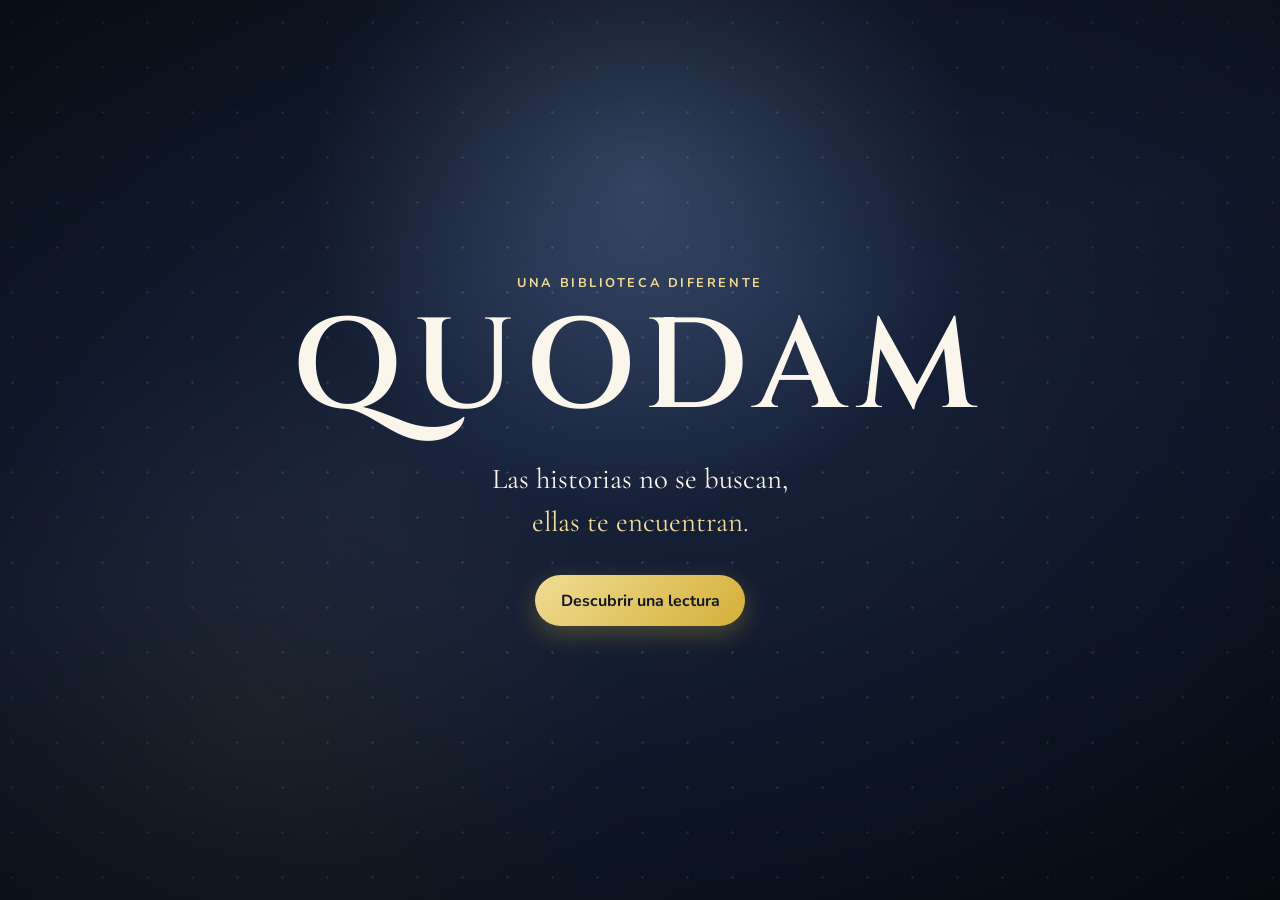
==== index.html @ 7612bc89 "refactor: establish living book interface structure" ====
<!DOCTYPE html>
<html lang="es">

<head>
  <meta charset="UTF-8">

  <meta
    name="viewport"
    content="width=device-width, initial-scale=1.0"
  >

  <meta
    name="description"
    content="Quodam, una biblioteca digital de lecturas cortas donde cada texto encuentra a su lector."
  >

  <meta
    name="theme-color"
    content="#111827"
  >

  <title>Quodam — Lecturas que te encuentran</title>

  <link
    rel="stylesheet"
    href="./css/main.css"
  >
</head>


<body>

  <main id="app" class="app">

    <!-- ========================================
         BIENVENIDA
    ========================================= -->

    <section
      id="welcome"
      class="scene scene--active"
      aria-labelledby="welcome-title"
    >

      <div class="welcome__content">

        <p class="welcome__eyebrow">
          Una biblioteca diferente
        </p>


        <h1
          id="welcome-title"
          class="brand"
        >
          Quodam
        </h1>


        <p class="welcome__phrase">
          Las historias no se buscan,
          <span>
            ellas te encuentran.
          </span>
        </p>


        <button
          id="discover-button"
          class="button button--primary"
          type="button"
          disabled
        >
          Preparando Quodam...
        </button>

      </div>

    </section>



    <!-- ========================================
         DESCUBRIMIENTO
    ========================================= -->

    <section
      id="discovery"
      class="scene"
      aria-labelledby="discovery-title"
    >

      <h2
        id="discovery-title"
        class="sr-only"
      >
        Descubriendo una lectura
      </h2>


      <!-- ======================================
           LIBRO
      ======================================= -->

      <div
        id="book"
        class="book book--closed"
      >

        <!-- Sombra del libro -->

        <div
          class="book__shadow"
          aria-hidden="true"
        ></div>


        <!-- Cubierta inferior -->

        <div
          class="book__cover book__cover--back"
          aria-hidden="true"
        ></div>



        <!-- ====================================
             CONJUNTO DE PÁGINAS
        ===================================== -->

        <div class="book__sheets">


          <!-- ==================================
               PÁGINA IZQUIERDA
          =================================== -->

          <section
            class="book__page book__page--left"
            aria-label="Página izquierda"
          >

            <div class="book__page-inner">


              <!-- Ritual inicial -->

              <div
                id="ritual"
                class="book__ritual"
              >

                <span
                  class="book__ritual-symbol"
                  aria-hidden="true"
                >
                  ✦
                </span>


                <p class="book__ritual-text">
                  Toda lectura espera
                  al lector correcto.
                </p>

              </div>


              <!--
                Contenido dinámico.

                En la siguiente fase esta página
                mostrará parte de la lectura
                mientras las hojas avanzan.
              -->

              <div
                id="left-page-content"
                class="book__page-content"
                hidden
              ></div>


              <span
                id="left-page-number"
                class="book__page-number"
                aria-hidden="true"
              >
                12
              </span>

            </div>

          </section>



          <!-- ==================================
               PÁGINA DERECHA
          =================================== -->

          <section
            class="book__page book__page--right"
            aria-label="Página derecha"
          >

            <div class="book__page-inner">


              <!-- ==============================
                   PREVISUALIZACIÓN

                   Se conserva para mantener
                   compatibilidad con main.js.
              =============================== -->

              <div
                id="story-preview"
                class="story-preview"
                hidden
              >

                <p class="story-preview__status">
                  Buscando entre las páginas...
                </p>


                <div
                  class="story-preview__image-wrapper"
                >

                  <img
                    id="preview-image"
                    class="story-preview__image"
                    src=""
                    alt=""
                  >

                </div>


                <p
                  id="preview-title"
                  class="story-preview__title"
                ></p>

              </div>



              <!-- ==============================
                   RESULTADO

                   La lectura ganadora permanece
                   dentro del libro.
              =============================== -->

              <article
                id="story-result"
                class="story-result"
                hidden
              >

                <span
                  id="result-star"
                  class="story-result__star"
                  aria-hidden="true"
                >
                  ✦
                </span>


                <p
                  id="result-eyebrow"
                  class="story-result__eyebrow"
                >
                  La lectura te encontró
                </p>


                <div
                  id="result-cover-wrapper"
                  class="story-result__cover-wrapper"
                >

                  <img
                    id="result-image"
                    class="story-result__cover"
                    src=""
                    alt=""
                  >

                </div>


                <h2
                  id="result-title"
                  class="story-result__title"
                ></h2>


                <p
                  id="result-description"
                  class="story-result__description"
                ></p>


                <div
                  id="result-actions"
                  class="story-result__actions"
                >

                  <button
                    id="read-button"
                    class="button button--primary"
                    type="button"
                  >
                    Comenzar a leer
                  </button>


                  <button
                    id="again-button"
                    class="button button--secondary"
                    type="button"
                  >
                    Descubrir otra lectura
                  </button>

                </div>

              </article>



              <!--
                Página dinámica derecha.

                Se utilizará cuando eliminemos
                definitivamente story-preview.
              -->

              <div
                id="right-page-content"
                class="book__page-content"
                hidden
              ></div>


              <span
                id="right-page-number"
                class="book__page-number"
                aria-hidden="true"
              >
                13
              </span>

            </div>

          </section>



          <!-- ==================================
               HOJA REAL QUE GIRARÁ

               Esta será la pieza principal de
               la nueva animación.
          =================================== -->

          <div
            id="turning-page"
            class="book__turning-page"
            aria-hidden="true"
          >

            <!-- Cara frontal -->

            <div
              class="
                book__turning-face
                book__turning-face--front
              "
            >

              <div
                id="turning-front-content"
                class="book__page-content"
              ></div>

            </div>


            <!-- Cara posterior -->

            <div
              class="
                book__turning-face
                book__turning-face--back
              "
            >

              <div
                id="turning-back-content"
                class="book__page-content"
              ></div>

            </div>

          </div>



          <!-- ==================================
               COMPATIBILIDAD TEMPORAL

               main.js y bookAnimation.js todavía
               utilizan #page-turn.

               Lo eliminaremos cuando migremos
               completamente a #turning-page.
          =================================== -->

          <div
            id="page-turn"
            class="book__page-turn"
            aria-hidden="true"
          ></div>

        </div>



        <!-- ====================================
             LOMO
        ===================================== -->

        <div
          class="book__spine"
          aria-hidden="true"
        ></div>


        <!-- Cubierta decorativa -->

        <div
          class="book__cover book__cover--front"
          aria-hidden="true"
        ></div>

      </div>

    </section>



    <!-- ========================================
         REGIÓN ACCESIBLE

         Comunica los cambios sin añadir
         elementos visuales innecesarios.
    ========================================= -->

    <div
      id="live-region"
      class="sr-only"
      aria-live="polite"
      aria-atomic="true"
    ></div>

  </main>



  <!-- ========================================
       JAVASCRIPT
  ========================================= -->

  <script
    type="module"
    src="./js/main.js"
  ></script>

</body>

</html>
---- css/main.css ----
@import url("https://fonts.googleapis.com/css2?family=Cinzel:wght@500;600;700&family=Cormorant+Garamond:wght@400;500;600;700&family=Nunito:wght@400;500;600;700&display=swap");


@import url("./reset.css");
@import url("./variables.css");
@import url("./animations.css");

@import url("./components/buttons.css");
@import url("./components/book.css");

@import url("./pages/home.css");
@import url("./pages/reader.css");

body {
  font-family: var(--font-body);

  color: var(--color-white);

  background: var(--color-night-950);
}


[hidden] {
  display: none !important;
}


.sr-only {
  position: absolute;

  width: 1px;
  height: 1px;

  padding: 0;
  margin: -1px;

  overflow: hidden;

  clip: rect(0, 0, 0, 0);

  white-space: nowrap;

  border: 0;
}
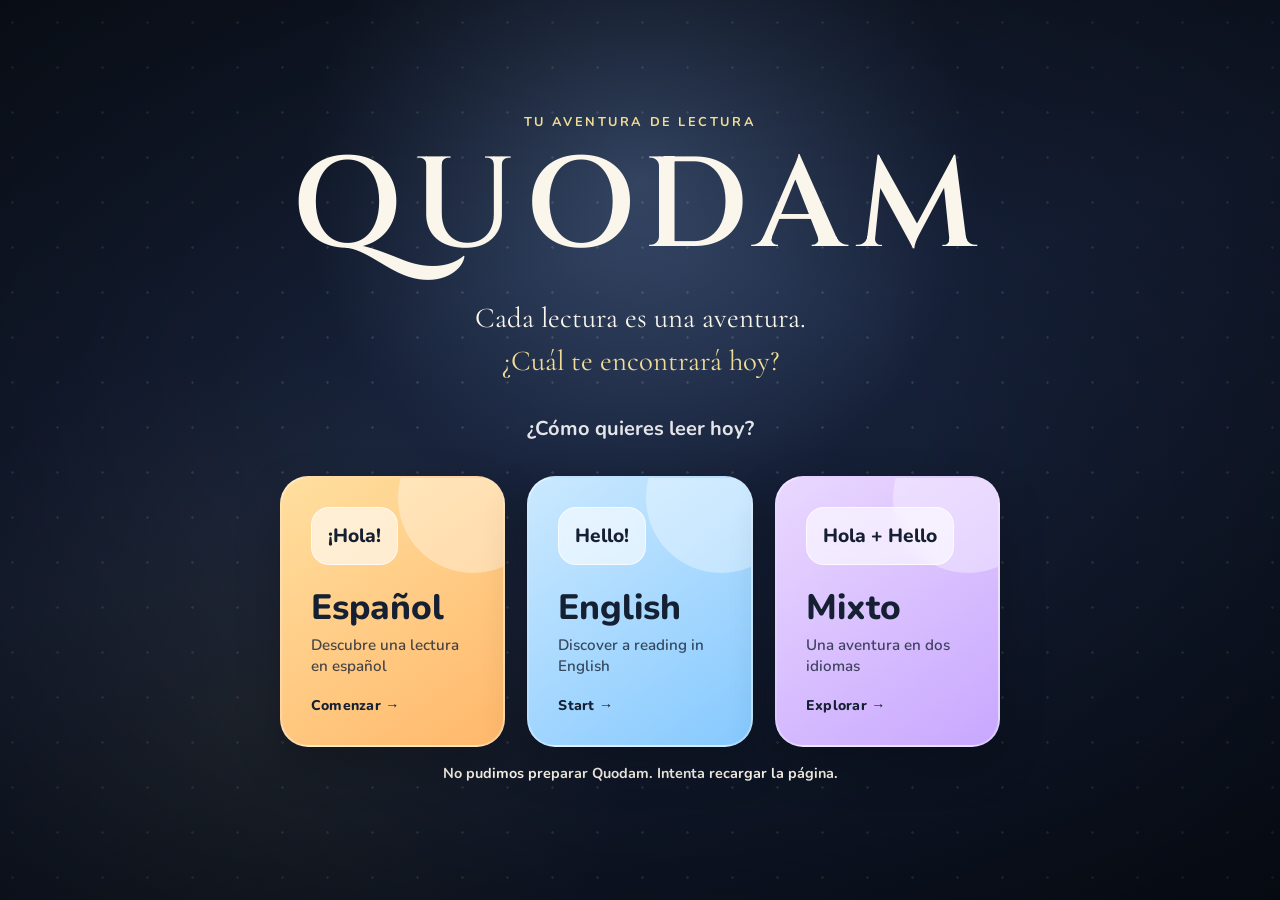
==== commit a35762fb: "feat: integrar selector bilingue e historial por idioma" ====
--- a/index.html
+++ b/index.html
@@ -11,7 +11,7 @@
 
   <meta
     name="description"
-    content="Quodam, una biblioteca digital de lecturas cortas donde cada texto encuentra a su lector."
+    content="Quodam, una biblioteca digital de lecturas cortas donde cada historia encuentra a su lector."
   >
 
   <meta
@@ -19,7 +19,9 @@
     content="#111827"
   >
 
-  <title>Quodam — Lecturas que te encuentran</title>
+  <title>
+    Quodam — Lecturas que te encuentran
+  </title>
 
   <link
     rel="stylesheet"
@@ -30,11 +32,14 @@
 
 <body>
 
-  <main id="app" class="app">
-
-    <!-- ========================================
+  <main
+    id="app"
+    class="app"
+  >
+
+    <!-- =====================================================
          BIENVENIDA
-    ========================================= -->
+    ====================================================== -->
 
     <section
       id="welcome"
@@ -45,8 +50,8 @@
       <div class="welcome__content">
 
         <p class="welcome__eyebrow">
-          Una biblioteca diferente
-        </p>
+  Tu aventura de lectura
+</p>
 
 
         <h1
@@ -58,21 +63,141 @@
 
 
         <p class="welcome__phrase">
-          Las historias no se buscan,
-          <span>
-            ellas te encuentran.
-          </span>
-        </p>
-
-
-        <button
-          id="discover-button"
-          class="button button--primary"
-          type="button"
-          disabled
-        >
-          Preparando Quodam...
-        </button>
+  Cada lectura es una aventura.
+
+  <span>
+    ¿Cuál te encontrará hoy?
+  </span>
+</p>
+
+
+       <div
+  id="mode-selector"
+  class="mode-selector"
+  aria-labelledby="mode-selector-title"
+>
+
+  <p
+    id="mode-selector-title"
+    class="mode-selector__title"
+  >
+    ¿Cómo quieres leer hoy?
+  </p>
+
+
+  <div class="mode-selector__grid">
+
+    <!-- ESPAÑOL -->
+
+    <button
+      class="
+        mode-card
+        mode-card--spanish
+      "
+      type="button"
+      data-reading-mode="es"
+    >
+      <span
+        class="mode-card__icon"
+        aria-hidden="true"
+      >
+        ¡Hola!
+      </span>
+
+      <span class="mode-card__name">
+        Español
+      </span>
+
+      <span class="mode-card__description">
+        Descubre una lectura en español
+      </span>
+
+      <span
+        class="mode-card__action"
+        aria-hidden="true"
+      >
+        Comenzar →
+      </span>
+    </button>
+
+
+    <!-- ENGLISH -->
+
+    <button
+      class="
+        mode-card
+        mode-card--english
+      "
+      type="button"
+      data-reading-mode="en"
+    >
+      <span
+        class="mode-card__icon"
+        aria-hidden="true"
+      >
+        Hello!
+      </span>
+
+      <span class="mode-card__name">
+        English
+      </span>
+
+      <span class="mode-card__description">
+        Discover a reading in English
+      </span>
+
+      <span
+        class="mode-card__action"
+        aria-hidden="true"
+      >
+        Start →
+      </span>
+    </button>
+
+
+    <!-- MIXTO -->
+
+    <button
+      class="
+        mode-card
+        mode-card--mixed
+      "
+      type="button"
+      data-reading-mode="mixed"
+    >
+      <span
+        class="mode-card__icon"
+        aria-hidden="true"
+      >
+        Hola + Hello
+      </span>
+
+      <span class="mode-card__name">
+        Mixto
+      </span>
+
+      <span class="mode-card__description">
+        Una aventura en dos idiomas
+      </span>
+
+      <span
+        class="mode-card__action"
+        aria-hidden="true"
+      >
+        Explorar →
+      </span>
+    </button>
+
+  </div>
+
+
+  <p
+    id="mode-status"
+    class="mode-selector__status"
+    aria-live="polite"
+  ></p>
+
+</div>
 
       </div>
 
@@ -80,9 +205,9 @@
 
 
 
-    <!-- ========================================
+    <!-- =====================================================
          DESCUBRIMIENTO
-    ========================================= -->
+    ====================================================== -->
 
     <section
       id="discovery"
@@ -98,16 +223,36 @@
       </h2>
 
 
-      <!-- ======================================
+      <!-- ===================================================
            LIBRO
-      ======================================= -->
+      ==================================================== -->
 
       <div
         id="book"
         class="book book--closed"
-      >
-
-        <!-- Sombra del libro -->
+        aria-busy="false"
+      >
+
+        <!-- ================================================
+             DESTELLOS DECORATIVOS
+        ================================================= -->
+
+        <div
+          id="book-sparkles"
+          class="book__sparkles"
+          aria-hidden="true"
+        >
+          <span>✦</span>
+          <span>✧</span>
+          <span>✦</span>
+          <span>✧</span>
+          <span>✦</span>
+        </div>
+
+
+        <!-- ================================================
+             SOMBRA
+        ================================================= -->
 
         <div
           class="book__shadow"
@@ -115,7 +260,9 @@
         ></div>
 
 
-        <!-- Cubierta inferior -->
+        <!-- ================================================
+             CUBIERTA INFERIOR
+        ================================================= -->
 
         <div
           class="book__cover book__cover--back"
@@ -124,20 +271,28 @@
 
 
 
-        <!-- ====================================
+        <!-- =================================================
              CONJUNTO DE PÁGINAS
-        ===================================== -->
+
+             REGLA:
+             - izquierda = ilustración
+             - derecha   = título + extracto
+
+             Ambas páginas representan SIEMPRE
+             la misma lectura.
+        ================================================== -->
 
         <div class="book__sheets">
 
 
-          <!-- ==================================
+          <!-- ==============================================
                PÁGINA IZQUIERDA
-          =================================== -->
+               ILUSTRACIÓN
+          =============================================== -->
 
           <section
             class="book__page book__page--left"
-            aria-label="Página izquierda"
+            aria-label="Ilustración de la lectura"
           >
 
             <div class="book__page-inner">
@@ -167,52 +322,41 @@
 
 
               <!--
-                Contenido dinámico.
-
-                En la siguiente fase esta página
-                mostrará parte de la lectura
-                mientras las hojas avanzan.
+                readingRenderer.js inserta aquí
+                la ilustración de la lectura.
               -->
 
               <div
                 id="left-page-content"
                 class="book__page-content"
-                hidden
               ></div>
 
-
-              <span
-                id="left-page-number"
-                class="book__page-number"
-                aria-hidden="true"
-              >
-                12
-              </span>
-
             </div>
 
           </section>
 
 
 
-          <!-- ==================================
+          <!-- ==============================================
                PÁGINA DERECHA
-          =================================== -->
+               TEXTO + ACCIONES
+          =============================================== -->
 
           <section
             class="book__page book__page--right"
-            aria-label="Página derecha"
+            aria-label="Información de la lectura"
           >
 
             <div class="book__page-inner">
 
 
-              <!-- ==============================
-                   PREVISUALIZACIÓN
-
-                   Se conserva para mantener
-                   compatibilidad con main.js.
-              =============================== -->
+              <!-- ==========================================
+                   COMPATIBILIDAD TEMPORAL
+
+                   main.js todavía valida estos elementos,
+                   pero la experiencia nueva utiliza
+                   #right-page-content.
+              =========================================== -->
 
               <div
                 id="story-preview"
@@ -248,16 +392,40 @@
 
 
 
-              <!-- ==============================
-                   RESULTADO
-
-                   La lectura ganadora permanece
-                   dentro del libro.
-              =============================== -->
+              <!-- ==========================================
+                   CONTENIDO PRINCIPAL
+
+                   readingRenderer.js inserta aquí:
+                   - categoría
+                   - título
+                   - nivel
+                   - tiempo
+                   - extracto
+              =========================================== -->
+
+              <div
+                id="right-page-content"
+                class="book__page-content"
+              ></div>
+
+
+
+              <!-- ==========================================
+                   RESULTADO / ACCIONES
+
+                   Se conserva porque main.js y
+                   revealAnimation.js todavía trabajan
+                   con estos IDs.
+
+                   En una siguiente limpieza puede
+                   simplificarse para mostrar únicamente
+                   las acciones sobre la página derecha.
+              =========================================== -->
 
               <article
                 id="story-result"
                 class="story-result"
+                aria-labelledby="result-title"
                 hidden
               >
 
@@ -314,6 +482,7 @@
                     id="read-button"
                     class="button button--primary"
                     type="button"
+                    aria-disabled="true"
                   >
                     Comenzar a leer
                   </button>
@@ -331,47 +500,24 @@
 
               </article>
 
-
-
-              <!--
-                Página dinámica derecha.
-
-                Se utilizará cuando eliminemos
-                definitivamente story-preview.
-              -->
-
-              <div
-                id="right-page-content"
-                class="book__page-content"
-                hidden
-              ></div>
-
-
-              <span
-                id="right-page-number"
-                class="book__page-number"
-                aria-hidden="true"
-              >
-                13
-              </span>
-
             </div>
 
           </section>
 
 
 
-          <!-- ==================================
-               HOJA REAL QUE GIRARÁ
-
-               Esta será la pieza principal de
-               la nueva animación.
-          =================================== -->
+          <!-- ==============================================
+               HOJA ANIMADA
+
+               Esta es la única hoja responsable
+               del giro visual.
+          =============================================== -->
 
           <div
             id="turning-page"
             class="book__turning-page"
             aria-hidden="true"
+            aria-busy="false"
           >
 
             <!-- Cara frontal -->
@@ -409,31 +555,13 @@
 
           </div>
 
-
-
-          <!-- ==================================
-               COMPATIBILIDAD TEMPORAL
-
-               main.js y bookAnimation.js todavía
-               utilizan #page-turn.
-
-               Lo eliminaremos cuando migremos
-               completamente a #turning-page.
-          =================================== -->
-
-          <div
-            id="page-turn"
-            class="book__page-turn"
-            aria-hidden="true"
-          ></div>
-
         </div>
 
 
 
-        <!-- ====================================
-             LOMO
-        ===================================== -->
+        <!-- =================================================
+             LOMO CENTRAL
+        ================================================== -->
 
         <div
           class="book__spine"
@@ -441,7 +569,9 @@
         ></div>
 
 
-        <!-- Cubierta decorativa -->
+        <!-- =================================================
+             CUBIERTA DECORATIVA
+        ================================================== -->
 
         <div
           class="book__cover book__cover--front"
@@ -454,12 +584,9 @@
 
 
 
-    <!-- ========================================
+    <!-- =====================================================
          REGIÓN ACCESIBLE
-
-         Comunica los cambios sin añadir
-         elementos visuales innecesarios.
-    ========================================= -->
+    ====================================================== -->
 
     <div
       id="live-region"
@@ -472,9 +599,9 @@
 
 
 
-  <!-- ========================================
+  <!-- =======================================================
        JAVASCRIPT
-  ========================================= -->
+  ======================================================== -->
 
   <script
     type="module"
@@ -483,4 +610,4 @@
 
 </body>
 
-</html>+</html>
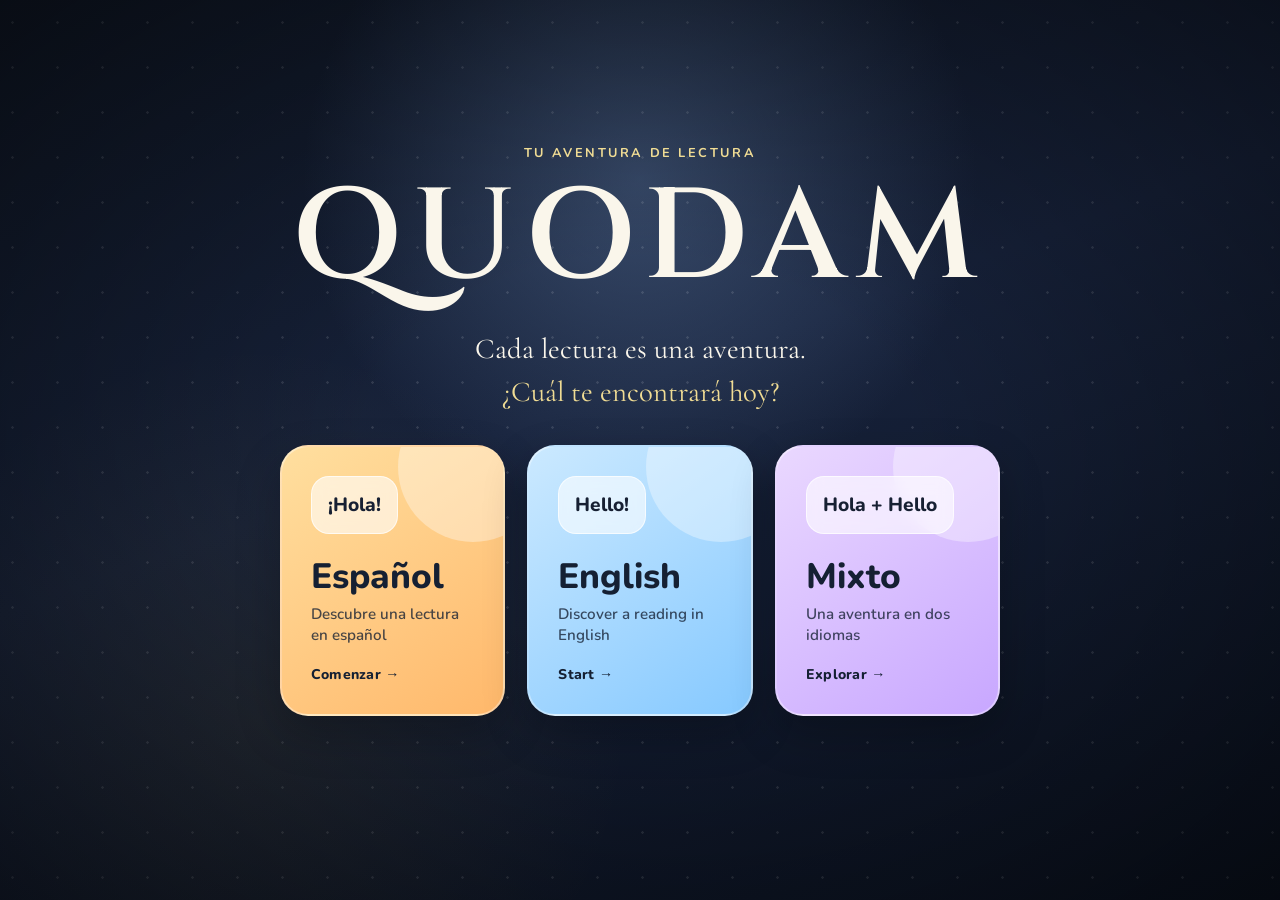
==== commit 0a16f5c8: "refactor: retirar sistema legacy de lecturas" ====
--- a/index.html
+++ b/index.html
@@ -77,12 +77,7 @@
   aria-labelledby="mode-selector-title"
 >
 
-  <p
-    id="mode-selector-title"
-    class="mode-selector__title"
-  >
-    ¿Cómo quieres leer hoy?
-  </p>
+
 
 
   <div class="mode-selector__grid">
@@ -520,8 +515,6 @@
             aria-busy="false"
           >
 
-            <!-- Cara frontal -->
-
             <div
               class="
                 book__turning-face
@@ -537,7 +530,6 @@
             </div>
 
 
-            <!-- Cara posterior -->
 
             <div
               class="
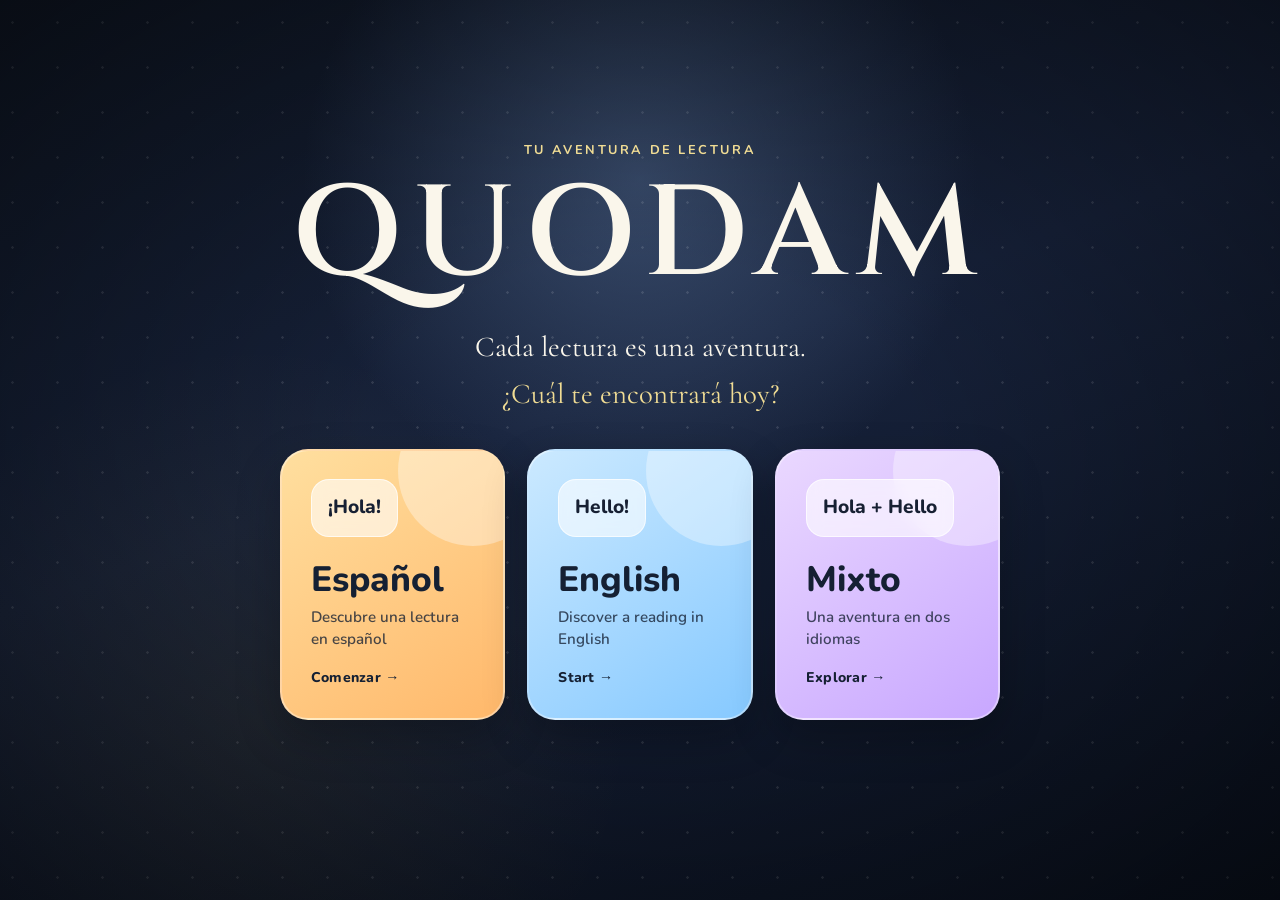
==== commit 45ac3d26: "feat: improve reading interface layout and presentation" ====
--- a/index.html
+++ b/index.html
@@ -11,21 +11,92 @@
 
   <meta
     name="description"
-    content="Quodam, una biblioteca digital de lecturas cortas donde cada historia encuentra a su lector."
+    content="Quodam es una experiencia interactiva de lecturas cortas en español e inglés diseñada para acompañar a niños en sus primeras aventuras de lectura."
   >
 
   <meta
     name="theme-color"
-    content="#111827"
+    content="#101828"
+  >
+
+  <meta
+    name="color-scheme"
+    content="light dark"
   >
 
   <title>
-    Quodam — Lecturas que te encuentran
+    Quodam — Cada lectura es una aventura
   </title>
 
+
+  <!-- =====================================================
+       CONEXIÓN ANTICIPADA A GOOGLE FONTS
+       ===================================================== -->
+
+  <link
+    rel="preconnect"
+    href="https://fonts.googleapis.com"
+  >
+
+  <link
+    rel="preconnect"
+    href="https://fonts.gstatic.com"
+    crossorigin
+  >
+
+
+  <!-- =====================================================
+       TIPOGRAFÍAS
+       ===================================================== -->
+
+  <link
+    rel="stylesheet"
+    href="https://fonts.googleapis.com/css2?family=Cinzel:wght@500;600&family=Cormorant+Garamond:wght@400;500;600&family=Nunito:wght@400;500;600;700&display=swap"
+  >
+
+
+  <!-- =====================================================
+       ESTILOS BASE
+       ===================================================== -->
+
+  <link
+    rel="stylesheet"
+    href="./css/reset.css"
+  >
+
+  <link
+    rel="stylesheet"
+    href="./css/variables.css"
+  >
+
   <link
     rel="stylesheet"
     href="./css/main.css"
+  >
+
+
+  <!-- =====================================================
+       ESTILOS DEL INICIO
+       ===================================================== -->
+
+  <link
+    rel="stylesheet"
+    href="./css/animations.css"
+  >
+
+  <link
+    rel="stylesheet"
+    href="./css/components/buttons.css"
+  >
+
+  <link
+    rel="stylesheet"
+    href="./css/components/book.css"
+  >
+
+  <link
+    rel="stylesheet"
+    href="./css/pages/home.css"
   >
 </head>
 
@@ -74,7 +145,6 @@
        <div
   id="mode-selector"
   class="mode-selector"
-  aria-labelledby="mode-selector-title"
 >
 
 
--- a/css/variables.css
+++ b/css/variables.css
@@ -0,0 +1,75 @@
+:root {
+  /* ========================
+     COLORES
+  ======================== */
+
+  --color-night-950: #101828;
+  --color-night-900: #17223b;
+  --color-night-800: #23395b;
+
+  --color-gold-500: #d4af37;
+  --color-gold-400: #e6c760;
+  --color-gold-300: #f0dc94;
+
+  --color-parchment-100: #faf6eb;
+  --color-parchment-200: #f3ead5;
+  --color-parchment-300: #e8d8b8;
+
+  --color-brown-700: #583d2e;
+
+  --color-white: #ffffff;
+  --color-black: #111111;
+
+
+  /* ========================
+     TIPOGRAFÍA
+  ======================== */
+
+ --font-logo: "Cinzel", serif;
+--font-display: "Cormorant Garamond", serif;
+--font-body: "Nunito", sans-serif;
+
+
+
+  /* ========================
+     ESPACIADO
+  ======================== */
+
+  --space-xs: 0.5rem;
+  --space-sm: 0.75rem;
+  --space-md: 1rem;
+  --space-lg: 1.5rem;
+  --space-xl: 2rem;
+  --space-2xl: 3rem;
+  --space-3xl: 5rem;
+
+
+  /* ========================
+     RADIOS
+  ======================== */
+
+  --radius-sm: 8px;
+  --radius-md: 16px;
+  --radius-lg: 24px;
+  --radius-pill: 999px;
+
+
+  /* ========================
+     SOMBRAS
+  ======================== */
+
+  --shadow-soft:
+    0 15px 40px rgb(0 0 0 / 20%);
+
+  --shadow-book:
+    0 30px 70px rgb(0 0 0 / 40%);
+
+
+  /* ========================
+     ANIMACIÓN
+  ======================== */
+
+  --transition-fast: 180ms ease;
+  --transition-normal: 350ms ease;
+  --transition-slow: 700ms ease;
+}
--- a/css/main.css
+++ b/css/main.css
@@ -1,44 +1,284 @@
-@import url("https://fonts.googleapis.com/css2?family=Cinzel:wght@500;600;700&family=Cormorant+Garamond:wght@400;500;600;700&family=Nunito:wght@400;500;600;700&display=swap");
-
-
-@import url("./reset.css");
-@import url("./variables.css");
-@import url("./animations.css");
-
-@import url("./components/buttons.css");
-@import url("./components/book.css");
-
-@import url("./pages/home.css");
-@import url("./pages/reader.css");
+/* =========================================================
+   QUODAM v4 — ESTILOS BASE
+   ---------------------------------------------------------
+   Este archivo contiene únicamente estilos globales.
+
+   Los estilos específicos de cada pantalla viven en:
+   - pages/home.css
+   - pages/reader.css
+   ========================================================= */
+
+
+/* =========================================================
+   1. DOCUMENTO
+   ========================================================= */
+
+html {
+  min-height: 100%;
+
+  font-size: 16px;
+
+  scroll-behavior: smooth;
+
+  text-size-adjust: 100%;
+  -webkit-text-size-adjust: 100%;
+
+  background:
+    var(--color-night-950);
+}
+
+
+/* =========================================================
+   2. CUERPO
+   ========================================================= */
 
 body {
-  font-family: var(--font-body);
-
-  color: var(--color-white);
-
-  background: var(--color-night-950);
-}
-
+  min-width: 320px;
+  min-height: 100vh;
+
+  margin: 0;
+
+  overflow-x: hidden;
+
+  font-family:
+    var(--font-body),
+    system-ui,
+    -apple-system,
+    BlinkMacSystemFont,
+    "Segoe UI",
+    sans-serif;
+
+  font-size: 1rem;
+
+  font-weight: 400;
+
+  line-height: 1.55;
+
+  color:
+    var(--color-white);
+
+  background:
+    var(--color-night-950);
+
+  -webkit-font-smoothing: antialiased;
+  -moz-osx-font-smoothing: grayscale;
+
+  text-rendering: optimizeLegibility;
+}
+
+
+/* =========================================================
+   3. TIPOGRAFÍA GLOBAL
+   ========================================================= */
+
+h1,
+h2,
+h3,
+h4,
+h5,
+h6,
+p {
+  margin-top: 0;
+}
+
+
+p {
+  font-weight: 400;
+
+  line-height: 1.6;
+}
+
+
+/*
+ * Evitamos que <strong> se vea excesivamente pesado.
+ * 600 es suficiente para destacar sin gritar.
+ */
+
+strong,
+b {
+  font-weight: 600;
+}
+
+
+/* =========================================================
+   4. ELEMENTOS INTERACTIVOS
+   ========================================================= */
+
+button,
+input,
+textarea,
+select {
+  font: inherit;
+}
+
+
+button,
+a {
+  -webkit-tap-highlight-color: transparent;
+}
+
+
+button {
+  color: inherit;
+}
+
+
+/* =========================================================
+   5. ENLACES
+   ========================================================= */
+
+a {
+  color: inherit;
+
+  text-decoration-thickness: 0.08em;
+  text-underline-offset: 0.18em;
+}
+
+
+/* =========================================================
+   6. IMÁGENES
+   ========================================================= */
+
+img,
+picture,
+svg {
+  display: block;
+
+  max-width: 100%;
+}
+
+
+img {
+  height: auto;
+}
+
+
+/* =========================================================
+   7. FOCO ACCESIBLE
+   ========================================================= */
+
+:focus {
+  outline: none;
+}
+
+
+:focus-visible {
+  outline:
+    3px solid
+    var(
+      --color-gold-300,
+      #f0dc94
+    );
+
+  outline-offset: 4px;
+}
+
+
+/* =========================================================
+   8. SELECCIÓN DE TEXTO
+   ========================================================= */
+
+::selection {
+  color:
+    var(--color-night-950);
+
+  background:
+    var(--color-gold-300);
+}
+
+
+/* =========================================================
+   9. ELEMENTOS OCULTOS
+   ========================================================= */
 
 [hidden] {
   display: none !important;
 }
 
 
+/* =========================================================
+   10. TEXTO SOLO PARA LECTORES DE PANTALLA
+   ========================================================= */
+
 .sr-only {
-  position: absolute;
-
-  width: 1px;
-  height: 1px;
-
-  padding: 0;
-  margin: -1px;
-
-  overflow: hidden;
-
-  clip: rect(0, 0, 0, 0);
-
-  white-space: nowrap;
-
-  border: 0;
+  position: absolute !important;
+
+  width: 1px !important;
+  height: 1px !important;
+
+  padding: 0 !important;
+  margin: -1px !important;
+
+  overflow: hidden !important;
+
+  clip: rect(
+    0,
+    0,
+    0,
+    0
+  ) !important;
+
+  white-space: nowrap !important;
+
+  border: 0 !important;
+}
+
+
+/* =========================================================
+   11. ESTADOS DESHABILITADOS
+   ========================================================= */
+
+button:disabled,
+input:disabled,
+select:disabled,
+textarea:disabled {
+  cursor: not-allowed;
+}
+
+
+/* =========================================================
+   12. REDUCCIÓN DE MOVIMIENTO
+   ========================================================= */
+
+@media (
+  prefers-reduced-motion:
+  reduce
+) {
+
+  html {
+    scroll-behavior: auto;
+  }
+
+
+  *,
+  *::before,
+  *::after {
+    scroll-behavior: auto !important;
+
+    animation-duration:
+      0.01ms !important;
+
+    animation-iteration-count:
+      1 !important;
+
+    transition-duration:
+      0.01ms !important;
+  }
+
+}
+
+
+/* =========================================================
+   13. DISPOSITIVOS TÁCTILES
+   ========================================================= */
+
+@media (
+  pointer: coarse
+) {
+
+  button,
+  a {
+    min-height: 44px;
+  }
+
 }
--- a/css/animations.css
+++ b/css/animations.css
@@ -0,0 +1,966 @@
+/* =========================================================
+   QUODAM — ANIMATION SYSTEM
+   ========================================================= */
+
+
+/* =========================================================
+   1. ENTRADAS GENERALES
+   ========================================================= */
+
+@keyframes fade-in {
+  from {
+    opacity: 0;
+  }
+
+  to {
+    opacity: 1;
+  }
+}
+
+
+@keyframes rise {
+  from {
+    opacity: 0;
+
+    transform:
+      translateY(28px);
+  }
+
+  to {
+    opacity: 1;
+
+    transform:
+      translateY(0);
+  }
+}
+
+
+@keyframes scale-in {
+  from {
+    opacity: 0;
+
+    transform:
+      scale(0.96);
+  }
+
+  to {
+    opacity: 1;
+
+    transform:
+      scale(1);
+  }
+}
+
+
+/* =========================================================
+   2. BIENVENIDA
+   ========================================================= */
+
+@keyframes welcome-rise {
+  0% {
+    opacity: 0;
+
+    transform:
+      translateY(22px);
+  }
+
+  100% {
+    opacity: 1;
+
+    transform:
+      translateY(0);
+  }
+}
+
+
+@keyframes brand-glow {
+  0%,
+  100% {
+    text-shadow:
+      0 0 16px
+      rgb(212 175 55 / 8%);
+  }
+
+  50% {
+    text-shadow:
+      0 0 30px
+      rgb(212 175 55 / 24%);
+  }
+}
+
+
+@keyframes ambient-stars {
+  from {
+    transform:
+      translate3d(
+        0,
+        0,
+        0
+      );
+  }
+
+  to {
+    transform:
+      translate3d(
+        45px,
+        45px,
+        0
+      );
+  }
+}
+
+
+/* =========================================================
+   3. ENTRADA DEL LIBRO
+   ========================================================= */
+
+@keyframes book-enter {
+  0% {
+    opacity: 0;
+
+    transform:
+      translateY(58px)
+      rotateX(12deg)
+      scale(0.9);
+  }
+
+  50% {
+    opacity: 1;
+
+    transform:
+      translateY(-7px)
+      rotateX(3deg)
+      scale(1.015);
+  }
+
+  78% {
+    transform:
+      translateY(2px)
+      rotateX(0.8deg)
+      scale(0.998);
+  }
+
+  100% {
+    opacity: 1;
+
+    transform:
+      translateY(0)
+      rotateX(0deg)
+      scale(1);
+  }
+}
+
+
+/* =========================================================
+   4. ASENTAMIENTO DEL LIBRO
+   ========================================================= */
+
+@keyframes book-settle {
+  0% {
+    transform:
+      translateY(-3px)
+      rotateX(1deg);
+  }
+
+  55% {
+    transform:
+      translateY(1px)
+      rotateX(0deg);
+  }
+
+  100% {
+    transform:
+      translateY(0)
+      rotateX(0deg);
+  }
+}
+
+
+/* =========================================================
+   5. LIGERO ACERCAMIENTO DURANTE BÚSQUEDA
+   ========================================================= */
+
+@keyframes book-focus {
+  from {
+    transform:
+      scale(1)
+      translateY(0);
+  }
+
+  to {
+    transform:
+      scale(1.025)
+      translateY(-3px);
+  }
+}
+
+
+/* =========================================================
+   6. LEVANTAMIENTO DE LA HOJA
+   ========================================================= */
+
+@keyframes page-lift {
+  0% {
+    transform:
+      translateY(0)
+      rotateY(0deg);
+  }
+
+  42% {
+    transform:
+      translateY(-5px)
+      rotateY(-7deg);
+  }
+
+  72% {
+    transform:
+      translateY(-2px)
+      rotateY(-3deg);
+  }
+
+  100% {
+    transform:
+      translateY(0)
+      rotateY(0deg);
+  }
+}
+
+
+/* =========================================================
+   7. GIRO CINEMATOGRÁFICO DE PÁGINA
+   ========================================================= */
+
+@keyframes cinematic-page-turn {
+  0% {
+    transform:
+      rotateY(0deg)
+      skewY(0deg)
+      scaleX(1);
+
+    filter:
+      brightness(1);
+
+    box-shadow:
+      0 4px 10px
+      rgb(0 0 0 / 7%);
+  }
+
+
+  8% {
+    transform:
+      rotateY(-5deg)
+      skewY(-0.25deg)
+      scaleX(0.999);
+
+    filter:
+      brightness(1.015);
+
+    box-shadow:
+      -2px 5px 12px
+      rgb(0 0 0 / 9%);
+  }
+
+
+  18% {
+    transform:
+      rotateY(-18deg)
+      skewY(-0.7deg)
+      scaleX(0.992);
+
+    filter:
+      brightness(1);
+
+    box-shadow:
+      -6px 6px 17px
+      rgb(0 0 0 / 12%);
+  }
+
+
+  30% {
+    transform:
+      rotateY(-40deg)
+      skewY(-1.25deg)
+      scaleX(0.976);
+
+    filter:
+      brightness(0.97);
+
+    box-shadow:
+      -11px 8px 23px
+      rgb(0 0 0 / 16%);
+  }
+
+
+  42% {
+    transform:
+      rotateY(-68deg)
+      skewY(-1.45deg)
+      scaleX(0.952);
+
+    filter:
+      brightness(0.91);
+
+    box-shadow:
+      -18px 10px 30px
+      rgb(0 0 0 / 21%);
+  }
+
+
+  50% {
+    transform:
+      rotateY(-90deg)
+      skewY(0deg)
+      scaleX(0.93);
+
+    filter:
+      brightness(0.82);
+
+    box-shadow:
+      -25px 13px 40px
+      rgb(0 0 0 / 29%);
+  }
+
+
+  60% {
+    transform:
+      rotateY(-112deg)
+      skewY(1.25deg)
+      scaleX(0.942);
+
+    filter:
+      brightness(0.87);
+
+    box-shadow:
+      -22px 12px 35px
+      rgb(0 0 0 / 25%);
+  }
+
+
+  72% {
+    transform:
+      rotateY(-142deg)
+      skewY(1.35deg)
+      scaleX(0.967);
+
+    filter:
+      brightness(0.93);
+
+    box-shadow:
+      -15px 10px 27px
+      rgb(0 0 0 / 19%);
+  }
+
+
+  84% {
+    transform:
+      rotateY(-165deg)
+      skewY(0.75deg)
+      scaleX(0.988);
+
+    filter:
+      brightness(0.97);
+
+    box-shadow:
+      -8px 7px 18px
+      rgb(0 0 0 / 13%);
+  }
+
+
+  94% {
+    transform:
+      rotateY(-177deg)
+      skewY(0.15deg)
+      scaleX(0.998);
+
+    filter:
+      brightness(0.995);
+
+    box-shadow:
+      -3px 4px 10px
+      rgb(0 0 0 / 7%);
+  }
+
+
+  100% {
+    transform:
+      rotateY(-180deg)
+      skewY(0deg)
+      scaleX(1);
+
+    filter:
+      brightness(1);
+
+    box-shadow:
+      none;
+  }
+}
+
+
+/* =========================================================
+   8. LUZ QUE RECORRE LA HOJA
+   ========================================================= */
+
+@keyframes page-light-sweep {
+  0% {
+    opacity: 0;
+
+    transform:
+      translateX(58%);
+  }
+
+
+  18% {
+    opacity: 0.18;
+  }
+
+
+  38% {
+    opacity: 0.56;
+
+    transform:
+      translateX(18%);
+  }
+
+
+  50% {
+    opacity: 0.95;
+
+    transform:
+      translateX(2%);
+  }
+
+
+  61% {
+    opacity: 1;
+
+    transform:
+      translateX(-7%);
+  }
+
+
+  78% {
+    opacity: 0.4;
+
+    transform:
+      translateX(-28%);
+  }
+
+
+  100% {
+    opacity: 0;
+
+    transform:
+      translateX(-52%);
+  }
+}
+
+
+/* =========================================================
+   9. SOMBRA DINÁMICA DE LA HOJA
+   ========================================================= */
+
+@keyframes page-shadow {
+  0% {
+    opacity: 0;
+  }
+
+  24% {
+    opacity: 0.18;
+  }
+
+  48% {
+    opacity: 0.58;
+  }
+
+  62% {
+    opacity: 0.42;
+  }
+
+  82% {
+    opacity: 0.14;
+  }
+
+  100% {
+    opacity: 0;
+  }
+}
+
+
+/* =========================================================
+   10. ASENTAMIENTO DE PÁGINA
+   ========================================================= */
+
+@keyframes page-land {
+  0% {
+    transform:
+      translateY(-2px);
+
+    filter:
+      brightness(0.97);
+  }
+
+  55% {
+    transform:
+      translateY(1px);
+
+    filter:
+      brightness(1.01);
+  }
+
+  100% {
+    transform:
+      translateY(0);
+
+    filter:
+      brightness(1);
+  }
+}
+
+
+/* =========================================================
+   11. CAMBIO RÁPIDO DE LECTURA
+   ========================================================= */
+
+@keyframes reading-flash {
+  0% {
+    opacity: 0.3;
+
+    filter:
+      blur(3px);
+
+    transform:
+      scale(0.975);
+  }
+
+  40% {
+    opacity: 0.8;
+
+    filter:
+      blur(1px);
+
+    transform:
+      scale(1.012);
+  }
+
+  100% {
+    opacity: 1;
+
+    filter:
+      blur(0);
+
+    transform:
+      scale(1);
+  }
+}
+
+
+.story-preview--changing {
+  animation:
+    reading-flash
+    175ms
+    ease-out
+    both;
+}
+
+
+/* =========================================================
+   12. ENTRADA DEL CONTENIDO DE PÁGINA
+   ========================================================= */
+
+@keyframes page-content-in {
+  from {
+    opacity: 0;
+
+    transform:
+      translateY(5px)
+      scale(0.99);
+  }
+
+  to {
+    opacity: 1;
+
+    transform:
+      translateY(0)
+      scale(1);
+  }
+}
+
+
+.book-reading {
+  animation:
+    page-content-in
+    220ms
+    ease-out
+    both;
+}
+
+
+/* =========================================================
+   13. REVELACIÓN FINAL — ESTRELLA
+   ========================================================= */
+
+@keyframes reveal-star {
+  0% {
+    opacity: 0;
+
+    transform:
+      scale(0.4)
+      rotate(-28deg);
+  }
+
+  58% {
+    opacity: 1;
+
+    transform:
+      scale(1.14)
+      rotate(5deg);
+  }
+
+  82% {
+    transform:
+      scale(0.97)
+      rotate(-1deg);
+  }
+
+  100% {
+    opacity: 1;
+
+    transform:
+      scale(1)
+      rotate(0deg);
+  }
+}
+
+
+/* =========================================================
+   14. REVELACIÓN FINAL — PORTADA
+   ========================================================= */
+
+@keyframes reveal-cover {
+  0% {
+    opacity: 0;
+
+    transform:
+      translateY(18px)
+      scale(0.925);
+  }
+
+  68% {
+    opacity: 1;
+
+    transform:
+      translateY(-2px)
+      scale(1.012);
+  }
+
+  100% {
+    opacity: 1;
+
+    transform:
+      translateY(0)
+      scale(1);
+  }
+}
+
+
+/* =========================================================
+   15. REVELACIÓN FINAL — TEXTO
+   ========================================================= */
+
+@keyframes reveal-text {
+  0% {
+    opacity: 0;
+
+    transform:
+      translateY(10px);
+  }
+
+  100% {
+    opacity: 1;
+
+    transform:
+      translateY(0);
+  }
+}
+
+
+.story-result__star.is-visible {
+  animation:
+    reveal-star
+    560ms
+    cubic-bezier(
+      0.34,
+      1.56,
+      0.64,
+      1
+    )
+    both;
+}
+
+
+.story-result__cover-wrapper.is-visible {
+  animation:
+    reveal-cover
+    620ms
+    cubic-bezier(
+      0.22,
+      1,
+      0.36,
+      1
+    )
+    both;
+}
+
+
+.story-result__eyebrow.is-visible,
+.story-result__title.is-visible,
+.story-result__description.is-visible,
+.story-result__actions.is-visible {
+  animation:
+    reveal-text
+    430ms
+    ease
+    both;
+}
+
+
+/* =========================================================
+   16. CARGA DE IMÁGENES
+   ========================================================= */
+
+@keyframes image-loaded {
+  from {
+    opacity: 0;
+
+    transform:
+      scale(1.018);
+  }
+
+  to {
+    opacity: 1;
+
+    transform:
+      scale(1);
+  }
+}
+
+
+.story-preview__image.is-loaded,
+.story-result__cover.is-loaded,
+.book-reading__image.is-loaded {
+  animation:
+    image-loaded
+    260ms
+    ease
+    both;
+}
+
+
+/* =========================================================
+   17. PULSO SUAVE
+   ========================================================= */
+
+@keyframes soft-pulse {
+  0%,
+  100% {
+    opacity: 0.62;
+  }
+
+  50% {
+    opacity: 1;
+  }
+}
+
+
+.reader__loading-icon {
+  animation:
+    soft-pulse
+    1.6s
+    ease-in-out
+    infinite;
+}
+
+
+/* =========================================================
+   18. MOVIMIENTO SUTIL
+   ========================================================= */
+
+@keyframes floating {
+  0%,
+  100% {
+    transform:
+      translateY(0);
+  }
+
+  50% {
+    transform:
+      translateY(-5px);
+  }
+}
+
+
+/* =========================================================
+   19. UTILIDADES
+   ========================================================= */
+
+.animate-fade-in {
+  animation:
+    fade-in
+    450ms
+    ease
+    both;
+}
+
+
+.animate-rise {
+  animation:
+    rise
+    520ms
+    ease
+    both;
+}
+
+
+.animate-scale-in {
+  animation:
+    scale-in
+    450ms
+    ease
+    both;
+}
+
+
+/* =========================================================
+   20. ESTADOS DEL LIBRO
+   ========================================================= */
+
+.book--opening {
+  animation:
+    book-enter
+    900ms
+    cubic-bezier(
+      0.22,
+      1,
+      0.36,
+      1
+    )
+    both;
+}
+
+
+.book--ready {
+  animation:
+    book-settle
+    320ms
+    ease-out
+    both;
+}
+
+
+.book--searching {
+  animation:
+    book-focus
+    650ms
+    ease-out
+    forwards;
+}
+
+
+.book__turning-page.is-turning {
+  animation-name:
+    cinematic-page-turn;
+
+  animation-duration:
+    850ms;
+
+  animation-timing-function:
+    cubic-bezier(
+      0.4,
+      0,
+      0.17,
+      1
+    );
+
+  animation-fill-mode:
+    forwards;
+}
+
+
+/* =========================================================
+   21. ACCESIBILIDAD — MOVIMIENTO REDUCIDO
+   ========================================================= */
+
+@media (
+  prefers-reduced-motion: reduce
+) {
+  *,
+  *::before,
+  *::after {
+    scroll-behavior:
+      auto !important;
+
+    animation-duration:
+      0.01ms !important;
+
+    animation-delay:
+      0ms !important;
+
+    animation-iteration-count:
+      1 !important;
+
+    transition-duration:
+      0.01ms !important;
+
+    transition-delay:
+      0ms !important;
+  }
+}
+@keyframes discovery-aura {
+  from {
+    transform:
+      rotate(0deg)
+      scale(0.96);
+  }
+
+  50% {
+    transform:
+      rotate(180deg)
+      scale(1.03);
+  }
+
+  to {
+    transform:
+      rotate(360deg)
+      scale(0.96);
+  }
+}
+@keyframes sparkle-pop {
+  0%,
+  100% {
+    opacity: 0;
+
+    transform:
+      scale(0.4)
+      rotate(0deg);
+  }
+
+  40% {
+    opacity: 0.9;
+  }
+
+  55% {
+    opacity: 1;
+
+    transform:
+      scale(1.2)
+      rotate(20deg);
+  }
+
+  75% {
+    opacity: 0.35;
+
+    transform:
+      scale(0.85)
+      rotate(35deg);
+  }
+}
--- a/css/components/buttons.css
+++ b/css/components/buttons.css
@@ -0,0 +1,115 @@
+.button {
+  min-height: 48px;
+
+  padding:
+    0.85rem
+    1.6rem;
+
+  border-radius: var(--radius-pill);
+
+  cursor: pointer;
+
+  font-weight: 700;
+
+  transition:
+    transform var(--transition-fast),
+    box-shadow var(--transition-fast),
+    background-color var(--transition-fast);
+}
+
+.button:hover {
+  transform: translateY(-2px);
+}
+
+.button:active {
+  transform: translateY(0);
+}
+
+.button:focus-visible {
+  outline: 3px solid var(--color-gold-300);
+  outline-offset: 4px;
+}
+
+
+.button--primary {
+  color: var(--color-night-950);
+
+  background:
+    linear-gradient(
+      135deg,
+      var(--color-gold-300),
+      var(--color-gold-500)
+    );
+
+  box-shadow:
+    0 8px 25px rgb(212 175 55 / 30%);
+}
+
+
+.button--secondary {
+  color: var(--color-parchment-100);
+
+  border:
+    1px solid
+    rgb(255 255 255 / 25%);
+
+  background:
+    rgb(255 255 255 / 8%);
+}
+
+.button:disabled {
+  cursor: not-allowed;
+
+  opacity: 0.55;
+
+  transform: none;
+
+  box-shadow: none;
+}
+
+
+.button:disabled:hover {
+  transform: none;
+}
+
+.button--primary {
+  position: relative;
+
+  overflow: hidden;
+
+  isolation: isolate;
+}
+
+.button--primary::before {
+  content: "";
+
+  position: absolute;
+
+  top: -50%;
+  left: -80%;
+
+  z-index: -1;
+
+  width: 50%;
+  height: 200%;
+
+  transform:
+    rotate(20deg);
+
+  background:
+    linear-gradient(
+      90deg,
+      transparent,
+      rgb(255 255 255 / 30%),
+      transparent
+    );
+
+  transition:
+    left
+    700ms
+    ease;
+}
+
+.button--primary:hover::before {
+  left: 130%;
+}
--- a/css/components/book.css
+++ b/css/components/book.css
@@ -0,0 +1,4703 @@
+/* =========================================================
+   QUODAM — LIVING STORYBOOK v2
+   Libro interactivo de lecturas
+
+   ESTRUCTURA VISUAL
+   ---------------------------------------------------------
+   Escritorio / tablet:
+   [ ILUSTRACIÓN ] [ TÍTULO + EXTRACTO ]
+
+   Móvil:
+   [ ILUSTRACIÓN ]
+   [ TÍTULO + EXTRACTO ]
+
+   Diseñado para:
+   - Mantener la metáfora de un libro real.
+   - Ser atractivo para niños sin sobrecargar.
+   - Funcionar con bookAnimation.js actualizado.
+   - Funcionar con readingRenderer.js usando:
+       "image"
+       "text"
+   ========================================================= */
+
+
+/* =========================================================
+   0. VARIABLES LOCALES
+   ========================================================= */
+
+.book {
+  --book-paper:
+    #fcf7ec;
+
+  --book-paper-warm:
+    #f3e4c7;
+
+  --book-paper-edge:
+    #ceb181;
+
+  --book-ink:
+    var(
+      --color-night-950,
+      #21170f
+    );
+
+  --book-ink-soft:
+    #655648;
+
+  --book-brown:
+    var(
+      --color-brown-700,
+      #79523a
+    );
+
+  --book-gold:
+    var(
+      --color-gold-500,
+      #d4af37
+    );
+
+  --book-shadow:
+    rgb(28 18 10 / 38%);
+
+  --book-radius:
+    18px;
+}
+
+
+/* =========================================================
+   1. CONTENEDOR PRINCIPAL
+   ========================================================= */
+
+.book {
+  position: relative;
+  isolation: isolate;
+
+  width:
+    min(
+      94vw,
+      960px
+    );
+
+  aspect-ratio:
+    16 / 10;
+
+  margin-inline:
+    auto;
+
+  perspective:
+    2400px;
+
+  perspective-origin:
+    50% 42%;
+
+  transform-style:
+    preserve-3d;
+
+  transition:
+    transform
+      850ms
+      cubic-bezier(
+        0.22,
+        1,
+        0.36,
+        1
+      ),
+    opacity
+      500ms
+      ease,
+    filter
+      650ms
+      ease;
+
+  filter:
+    drop-shadow(
+      0 32px 36px
+      var(--book-shadow)
+    );
+}
+
+
+/* =========================================================
+   2. ESTADOS DEL LIBRO
+   ========================================================= */
+
+.book--closed {
+  opacity:
+    0;
+
+  transform:
+    translateY(
+      50px
+    )
+    rotateX(
+      10deg
+    )
+    scale(
+      0.92
+    );
+}
+
+
+.book--opening {
+  opacity:
+    1;
+
+  transform:
+    translateY(
+      -2px
+    )
+    rotateX(
+      2deg
+    )
+    scale(
+      1.01
+    );
+}
+
+
+.book--ready {
+  opacity:
+    1;
+
+  transform:
+    translateY(
+      0
+    )
+    rotateX(
+      0deg
+    )
+    scale(
+      1
+    );
+}
+
+
+/* ---------------------------------------------------------
+   BUSCANDO
+   --------------------------------------------------------- */
+
+.book--searching {
+  transform:
+    translateY(
+      -3px
+    )
+    rotateX(
+      1deg
+    )
+    scale(
+      1.018
+    );
+
+  filter:
+    drop-shadow(
+      0 34px 42px
+      rgb(0 0 0 / 37%)
+    )
+    drop-shadow(
+      0 0 28px
+      rgb(212 175 55 / 14%)
+    );
+}
+
+
+/*
+ * Aura suave.
+ * No usa colores demasiado intensos
+ * para evitar aspecto de videojuego.
+ */
+.book--searching::before {
+  content:
+    "";
+
+  position:
+    absolute;
+
+  inset:
+    -7%;
+
+  z-index:
+    -5;
+
+  border-radius:
+    44%;
+
+  pointer-events:
+    none;
+
+  opacity:
+    0.68;
+
+  background:
+    conic-gradient(
+      from 0deg,
+      rgb(212 175 55 / 13%),
+      rgb(112 175 221 / 8%),
+      rgb(190 137 211 / 8%),
+      rgb(228 151 174 / 7%),
+      rgb(113 190 157 / 7%),
+      rgb(212 175 55 / 13%)
+    );
+
+  filter:
+    blur(
+      28px
+    );
+
+  animation:
+    discovery-aura
+    6s
+    linear
+    infinite;
+}
+
+
+/* ---------------------------------------------------------
+   SELECCIONADO
+   --------------------------------------------------------- */
+
+.book--selected {
+  transform:
+    translateY(
+      -4px
+    )
+    scale(
+      1.027
+    );
+
+  filter:
+    drop-shadow(
+      0 38px 48px
+      rgb(0 0 0 / 40%)
+    )
+    drop-shadow(
+      0 0 20px
+      rgb(212 175 55 / 12%)
+    );
+}
+
+
+/*
+ * Celebración breve.
+ * bookAnimation.js agrega temporalmente
+ * esta clase.
+ */
+.book--celebrating {
+  animation:
+    quodam-book-celebrate
+    var(
+      --book-celebration-duration,
+      650ms
+    )
+    cubic-bezier(
+      0.34,
+      1.56,
+      0.64,
+      1
+    );
+}
+
+
+/* =========================================================
+   3. SOMBRA DEL LIBRO
+   ========================================================= */
+
+.book__shadow {
+  position:
+    absolute;
+
+  left:
+    6%;
+
+  right:
+    6%;
+
+  bottom:
+    -7%;
+
+  z-index:
+    -4;
+
+  height:
+    18%;
+
+  border-radius:
+    50%;
+
+  pointer-events:
+    none;
+
+  background:
+    radial-gradient(
+      ellipse at center,
+      rgb(0 0 0 / 45%),
+      rgb(0 0 0 / 14%) 56%,
+      transparent 76%
+    );
+
+  filter:
+    blur(
+      24px
+    );
+
+  transform:
+    rotateX(
+      72deg
+    )
+    scaleX(
+      1.05
+    );
+}
+
+
+/* =========================================================
+   4. CUBIERTA
+   ========================================================= */
+
+.book__cover {
+  position:
+    absolute;
+
+  inset:
+    1%
+    0.8%
+    0;
+
+  border-radius:
+    18px
+    30px
+    30px
+    18px;
+
+  background:
+    linear-gradient(
+      145deg,
+      #1e130e 0%,
+      #342117 18%,
+      #6c482f 48%,
+      #50331f 72%,
+      #24170f 100%
+    );
+
+  box-shadow:
+    inset
+      0
+      0
+      0
+      2px
+      rgb(212 175 55 / 16%),
+    inset
+      0
+      0
+      0
+      5px
+      rgb(0 0 0 / 10%),
+    inset
+      0
+      0
+      42px
+      rgb(0 0 0 / 46%),
+    0
+      10px
+      18px
+      rgb(0 0 0 / 23%);
+}
+
+
+.book__cover::after {
+  content:
+    "";
+
+  position:
+    absolute;
+
+  inset:
+    12px;
+
+  border:
+    1px
+    solid
+    rgb(212 175 55 / 17%);
+
+  border-radius:
+    10px
+    20px
+    20px
+    10px;
+
+  pointer-events:
+    none;
+}
+
+
+.book__cover--back {
+  z-index:
+    0;
+
+  transform:
+    translateY(
+      11px
+    )
+    scale(
+      1.018
+    );
+}
+
+
+.book__cover--front {
+  z-index:
+    -1;
+
+  pointer-events:
+    none;
+}
+
+
+/* =========================================================
+   5. BLOQUE DE HOJAS
+   ========================================================= */
+
+.book__sheets {
+  position:
+    absolute;
+
+  inset:
+    3%
+    3.5%
+    4%;
+
+  z-index:
+    3;
+
+  display:
+    grid;
+
+  grid-template-columns:
+    minmax(
+      0,
+      1fr
+    )
+    minmax(
+      0,
+      1fr
+    );
+
+  transform-style:
+    preserve-3d;
+
+  border-radius:
+    14px;
+}
+
+
+/* Grosor inferior */
+
+.book__sheets::after {
+  content:
+    "";
+
+  position:
+    absolute;
+
+  left:
+    0.8%;
+
+  right:
+    0.8%;
+
+  bottom:
+    -11px;
+
+  z-index:
+    -1;
+
+  height:
+    14px;
+
+  border-radius:
+    0
+    0
+    12px
+    12px;
+
+  background:
+    repeating-linear-gradient(
+      180deg,
+      #d2bb90 0,
+      #d2bb90 1px,
+      #eee0c1 1px,
+      #eee0c1 2px,
+      #cdb487 2px,
+      #cdb487 3px,
+      #f2e5c8 3px,
+      #f2e5c8 4px
+    );
+
+  box-shadow:
+    0
+    7px
+    13px
+    rgb(0 0 0 / 20%);
+}
+
+
+/* Canto superior */
+
+.book__sheets::before {
+  content:
+    "";
+
+  position:
+    absolute;
+
+  left:
+    1%;
+
+  right:
+    1%;
+
+  top:
+    -5px;
+
+  z-index:
+    -1;
+
+  height:
+    7px;
+
+  border-radius:
+    9px
+    9px
+    0
+    0;
+
+  background:
+    repeating-linear-gradient(
+      180deg,
+      #f1e4c7 0,
+      #f1e4c7 1px,
+      #ccb287 1px,
+      #ccb287 2px
+    );
+
+  opacity:
+    0.8;
+}
+
+
+/* =========================================================
+   6. PÁGINAS FIJAS
+   ========================================================= */
+
+.book__page {
+  position:
+    relative;
+
+  min-width:
+    0;
+
+  min-height:
+    0;
+
+  overflow:
+    hidden;
+
+  color:
+    var(
+      --book-ink
+    );
+
+  box-shadow:
+    inset
+      0
+      0
+      32px
+      rgb(93 66 38 / 9%);
+}
+
+
+.book__page--left {
+  border-radius:
+    16px
+    3px
+    3px
+    14px;
+
+  transform:
+    rotateZ(
+      -0.12deg
+    );
+
+  background:
+    linear-gradient(
+      90deg,
+      #d0b486 0%,
+      #e3cca4 3%,
+      #f0dfbe 7%,
+      #f8edd7 16%,
+      #fcf7ec 55%,
+      #f7edd9 100%
+    );
+
+  box-shadow:
+    inset
+      -12px
+      0
+      24px
+      rgb(72 46 24 / 11%),
+    inset
+      0
+      -5px
+      10px
+      rgb(85 59 32 / 5%);
+}
+
+
+.book__page--right {
+  border-radius:
+    3px
+    16px
+    14px
+    3px;
+
+  transform:
+    rotateZ(
+      0.1deg
+    );
+
+  background:
+    linear-gradient(
+      90deg,
+      #ebdbba 0%,
+      #f8ecd4 7%,
+      #fcf7ec 47%,
+      #f8edd7 85%,
+      #dfc59a 97%,
+      #caaa78 100%
+    );
+
+  box-shadow:
+    inset
+      12px
+      0
+      24px
+      rgb(72 46 24 / 11%),
+    inset
+      0
+      -5px
+      10px
+      rgb(85 59 32 / 5%);
+}
+
+
+/* =========================================================
+   7. INTERIOR DE PÁGINA
+   ========================================================= */
+
+.book__page-inner {
+  position:
+    relative;
+
+  width:
+    100%;
+
+  height:
+    100%;
+
+  padding:
+    clamp(
+      1rem,
+      2.5vw,
+      2.2rem
+    );
+}
+
+
+/* =========================================================
+   8. TEXTURA DE PAPEL
+   ========================================================= */
+
+.book__page::before,
+.book__turning-face::before {
+  content:
+    "";
+
+  position:
+    absolute;
+
+  inset:
+    0;
+
+  z-index:
+    1;
+
+  pointer-events:
+    none;
+
+  opacity:
+    0.095;
+
+  background-image:
+    radial-gradient(
+      circle at 15% 20%,
+      rgb(95 64 35 / 30%)
+      0.45px,
+      transparent
+      0.75px
+    ),
+    radial-gradient(
+      circle at 70% 65%,
+      rgb(104 72 40 / 16%)
+      0.5px,
+      transparent
+      0.8px
+    ),
+    linear-gradient(
+      115deg,
+      transparent
+      20%,
+      rgb(255 255 255 / 20%)
+      45%,
+      transparent
+      70%
+    );
+
+  background-size:
+    17px
+    17px,
+    23px
+    23px,
+    100%
+    100%;
+}
+
+
+/* =========================================================
+   9. PROFUNDIDAD DEL LOMO
+   ========================================================= */
+
+.book__page--left::after {
+  content:
+    "";
+
+  position:
+    absolute;
+
+  top:
+    0;
+
+  right:
+    0;
+
+  bottom:
+    0;
+
+  z-index:
+    6;
+
+  width:
+    17%;
+
+  pointer-events:
+    none;
+
+  background:
+    linear-gradient(
+      90deg,
+      transparent 0%,
+      rgb(77 48 24 / 4%) 28%,
+      rgb(68 42 20 / 12%) 62%,
+      rgb(48 29 14 / 25%) 100%
+    );
+}
+
+
+.book__page--right::after {
+  content:
+    "";
+
+  position:
+    absolute;
+
+  top:
+    0;
+
+  left:
+    0;
+
+  bottom:
+    0;
+
+  z-index:
+    6;
+
+  width:
+    17%;
+
+  pointer-events:
+    none;
+
+  background:
+    linear-gradient(
+      90deg,
+      rgb(48 29 14 / 25%) 0%,
+      rgb(68 42 20 / 12%) 38%,
+      rgb(77 48 24 / 4%) 72%,
+      transparent 100%
+    );
+}
+
+
+/* =========================================================
+   10. LOMO CENTRAL
+   ========================================================= */
+
+.book__spine {
+  position:
+    absolute;
+
+  top:
+    3.5%;
+
+  bottom:
+    4.5%;
+
+  left:
+    50%;
+
+  z-index:
+    40;
+
+  width:
+    25px;
+
+  transform:
+    translateX(
+      -50%
+    );
+
+  pointer-events:
+    none;
+
+  background:
+    radial-gradient(
+      ellipse at center,
+      rgb(37 22 11 / 35%) 0%,
+      rgb(50 31 15 / 23%) 22%,
+      rgb(255 255 255 / 7%) 48%,
+      rgb(52 32 16 / 20%) 70%,
+      transparent 100%
+    );
+
+  filter:
+    blur(
+      1.6px
+    );
+}
+
+
+.book__spine::after {
+  content:
+    "";
+
+  position:
+    absolute;
+
+  top:
+    0;
+
+  bottom:
+    0;
+
+  left:
+    50%;
+
+  width:
+    3px;
+
+  transform:
+    translateX(
+      -50%
+    );
+
+  background:
+    linear-gradient(
+      180deg,
+      transparent,
+      rgb(42 25 12 / 28%) 10%,
+      rgb(42 25 12 / 38%) 50%,
+      rgb(42 25 12 / 28%) 90%,
+      transparent
+    );
+
+  filter:
+    blur(
+      1px
+    );
+}
+
+
+/* =========================================================
+   11. CONTENIDO BASE
+   ========================================================= */
+
+.book__page-content {
+  position:
+    relative;
+
+  z-index:
+    4;
+
+  display:
+    grid;
+
+  width:
+    100%;
+
+  height:
+    100%;
+
+  min-width:
+    0;
+
+  min-height:
+    0;
+
+  align-content:
+    center;
+
+  justify-items:
+    center;
+
+  text-align:
+    center;
+}
+
+
+/* =========================================================
+   12. FRASE RITUAL
+   ========================================================= */
+
+.book__ritual {
+  position:
+    relative;
+
+  z-index:
+    8;
+
+  display:
+    grid;
+
+  height:
+    100%;
+
+  place-items:
+    center;
+
+  align-content:
+    center;
+
+  gap:
+    var(
+      --space-md,
+      1rem
+    );
+
+  padding:
+    var(
+      --space-lg,
+      1.5rem
+    );
+
+  text-align:
+    center;
+}
+
+
+.book__ritual-symbol {
+  color:
+    var(
+      --book-gold
+    );
+
+  font-size:
+    clamp(
+      1.25rem,
+      2vw,
+      1.8rem
+    );
+}
+
+
+.book__ritual-text {
+  max-width:
+    285px;
+
+  color:
+    var(
+      --book-ink
+    );
+
+  font-family:
+    var(
+      --font-display,
+      Georgia,
+      serif
+    );
+
+  font-size:
+    clamp(
+      1.5rem,
+      2.8vw,
+      2.35rem
+    );
+
+  font-weight:
+    500;
+
+  line-height:
+    1.27;
+
+  text-wrap:
+    balance;
+}
+
+
+/* =========================================================
+   13. NÚMEROS DE PÁGINA
+   ========================================================= */
+
+.book__page-number {
+  position:
+    absolute;
+
+  bottom:
+    0.65rem;
+
+  z-index:
+    8;
+
+  color:
+    rgb(88 61 40 / 46%);
+
+  font-family:
+    var(
+      --font-display,
+      Georgia,
+      serif
+    );
+
+  font-size:
+    0.75rem;
+}
+
+
+.book__page--left
+.book__page-number {
+  left:
+    1rem;
+}
+
+
+.book__page--right
+.book__page-number {
+  right:
+    1rem;
+}
+
+
+/* =========================================================
+   14. COMPONENTE DE LECTURA
+   ========================================================= */
+
+.book-reading {
+  position:
+    relative;
+
+  width:
+    100%;
+
+  height:
+    100%;
+
+  min-width:
+    0;
+
+  min-height:
+    0;
+}
+
+
+/* =========================================================
+   15. PÁGINA IZQUIERDA — ILUSTRACIÓN
+   ========================================================= */
+
+.book-reading--image-page {
+  display:
+    grid;
+
+  place-items:
+    center;
+
+  padding:
+    clamp(
+      0.7rem,
+      1.6vw,
+      1.4rem
+    );
+}
+
+
+.book-reading__image-stage {
+  position: relative;
+
+  display: grid;
+  place-items: center;
+
+  width:
+    min(
+      92%,
+      360px
+    );
+
+  aspect-ratio:
+    4 / 3;
+}
+
+/*
+ * Marco tipo ilustración de cuento,
+ * no una tarjeta rígida.
+ */
+.book-reading__image-stage::before {
+  content:
+    "";
+
+  position:
+    absolute;
+
+  inset:
+    -3%;
+
+  z-index:
+    -1;
+
+  border:
+    1px
+    solid
+    rgb(126 86 48 / 12%);
+
+  border-radius:
+    40%
+    38%
+    42%
+    36%
+    /
+    34%
+    44%
+    38%
+    46%;
+
+  background:
+    rgb(255 255 255 / 19%);
+
+  transform:
+    rotate(
+      -0.8deg
+    );
+}
+
+
+.book-reading__image,
+.book-reading__image-placeholder {
+  width:
+    100%;
+
+  height:
+    100%;
+
+  border-radius:
+    12px;
+
+  box-shadow:
+    0
+    12px
+    26px
+    rgb(58 37 19 / 15%);
+}
+
+
+.book-reading__image {
+  display:
+    block;
+
+  object-fit:
+    contain;
+
+  opacity:
+    0;
+
+  transform:
+    scale(
+      0.975
+    )
+    translateY(
+      3px
+    );
+
+  transition:
+    opacity
+      260ms
+      ease,
+    transform
+      420ms
+      cubic-bezier(
+        0.22,
+        1,
+        0.36,
+        1
+      );
+}
+
+
+.book-reading__image.is-loaded {
+  opacity:
+    1;
+
+  transform:
+    scale(
+      1
+    )
+    translateY(
+      0
+    );
+}
+
+
+.book--selected
+.book-reading--image-page
+.book-reading__image.is-loaded {
+  animation:
+    illustration-breathe
+    3.8s
+    ease-in-out
+    infinite;
+}
+
+
+.book-reading__image-placeholder {
+  display:
+    grid;
+
+  place-items:
+    center;
+
+  color:
+    var(
+      --book-gold
+    );
+
+  font-size:
+    2rem;
+
+  background:
+    linear-gradient(
+      145deg,
+      #f3e8d1,
+      #d7bd8f
+    );
+}
+
+
+/* ---------------------------------------------------------
+   Destellos decorativos
+   --------------------------------------------------------- */
+
+.book-reading__sparkle {
+  position:
+    absolute;
+
+  z-index:
+    5;
+
+  color:
+    var(
+      --book-gold
+    );
+
+  font-size:
+    clamp(
+      0.82rem,
+      1.5vw,
+      1.18rem
+    );
+
+  opacity:
+    0.38;
+
+  pointer-events:
+    none;
+}
+
+
+.book-reading__sparkle--one {
+  top:
+    1%;
+
+  left:
+    1%;
+
+  animation:
+    reading-sparkle
+    2.8s
+    ease-in-out
+    infinite;
+}
+
+
+.book-reading__sparkle--two {
+  right:
+    1%;
+
+  bottom:
+    3%;
+
+  animation:
+    reading-sparkle
+    3.2s
+    ease-in-out
+    700ms
+    infinite;
+}
+
+
+/* =========================================================
+   16. PÁGINA DERECHA — TEXTO
+   ========================================================= */
+
+.book-reading--text-page {
+  display:
+    flex;
+
+  flex-direction:
+    column;
+
+  justify-content:
+    center;
+
+  align-items:
+    flex-start;
+
+  gap:
+    clamp(
+      0.48rem,
+      1vw,
+      0.78rem
+    );
+
+  padding:
+    clamp(
+      1rem,
+      2.5vw,
+      2.15rem
+    );
+
+  text-align:
+    left;
+}
+
+
+/*
+ * Línea decorativa pequeña.
+ * Ayuda a separar categoría y título
+ * sin llenar la página de elementos.
+ */
+.book-reading--text-page::before {
+  content:
+    "";
+
+  width:
+    38px;
+
+  height:
+    2px;
+
+  margin-bottom:
+    0.1rem;
+
+  border-radius:
+    999px;
+
+  background:
+    linear-gradient(
+      90deg,
+      var(
+        --book-gold
+      ),
+      transparent
+    );
+
+  opacity:
+    0.62;
+}
+
+
+/* Categoría */
+
+.book-reading__category {
+  margin:
+    0;
+
+  color:
+    var(
+      --book-brown
+    );
+
+  font-family:
+    var(
+      --font-body,
+      system-ui,
+      sans-serif
+    );
+
+  font-size:
+    clamp(
+      0.59rem,
+      0.8vw,
+      0.7rem
+    );
+
+  font-weight:
+    800;
+
+  letter-spacing:
+    0.14em;
+
+  text-transform:
+    uppercase;
+}
+
+
+/* Título */
+
+.book-reading__title {
+  max-width:
+    300px;
+
+  margin:
+    0;
+
+  color:
+    var(
+      --book-ink
+    );
+
+  font-family:
+    var(
+      --font-display,
+      Georgia,
+      serif
+    );
+
+  font-size:
+    clamp(
+      1.35rem,
+      2.2vw,
+      2.05rem
+    );
+
+  font-weight:
+    600;
+
+  line-height:
+    1.07;
+
+  text-wrap:
+    balance;
+}
+
+
+/* Meta */
+
+.book-reading__meta {
+  margin:
+    0;
+
+  color:
+    rgb(92 72 57 / 66%);
+
+  font-family:
+    var(
+      --font-body,
+      system-ui,
+      sans-serif
+    );
+
+  font-size:
+    clamp(
+      0.7rem,
+      0.9vw,
+      0.8rem
+    );
+
+  font-weight:
+    600;
+}
+
+
+/* Extracto */
+
+.book-reading__excerpt {
+  display:
+    grid;
+
+  gap:
+    0.42rem;
+
+  width:
+    100%;
+
+  max-width:
+    310px;
+
+  margin-top:
+    0.16rem;
+
+  color:
+    var(
+      --book-ink-soft
+    );
+
+  font-family:
+    var(
+      --font-body,
+      system-ui,
+      sans-serif
+    );
+
+  font-size:
+    clamp(
+      0.78rem,
+      1.05vw,
+      0.95rem
+    );
+
+  line-height:
+    1.52;
+
+  text-wrap:
+    pretty;
+}
+
+
+.book-reading__excerpt p {
+  margin:
+    0;
+}
+
+
+/*
+ * Preguntas dentro del extracto pueden
+ * destacarse si posteriormente agregas
+ * la clase desde JS.
+ */
+.book-reading__excerpt
+.book-reading__line--question {
+  color:
+    var(
+      --book-brown
+    );
+
+  font-weight:
+    650;
+}
+
+
+/* Invitación a continuar */
+
+.book-reading__continue {
+  display:
+    flex;
+
+  align-items:
+    center;
+
+  gap:
+    0.42rem;
+
+  margin-top:
+    auto;
+
+  padding-top:
+    0.65rem;
+
+  color:
+    rgb(101 77 56 / 62%);
+
+  font-family:
+    var(
+      --font-body,
+      system-ui,
+      sans-serif
+    );
+
+  font-size:
+    clamp(
+      0.68rem,
+      0.85vw,
+      0.78rem
+    );
+
+  font-weight:
+    650;
+}
+
+
+.book-reading__continue
+span:first-child {
+  color:
+    var(
+      --book-gold
+    );
+}
+
+
+/* =========================================================
+   17. COMPATIBILIDAD — VERSIÓN COMPLETA
+   ========================================================= */
+
+/*
+ * Se conserva para cualquier parte del proyecto
+ * que todavía llame renderReadingPage()
+ * sin variant.
+ */
+.book-reading:not(
+  .book-reading--image-page
+):not(
+  .book-reading--text-page
+) {
+  display:
+    grid;
+
+  align-content:
+    center;
+
+  justify-items:
+    center;
+
+  gap:
+    0.6rem;
+
+  padding:
+    1rem;
+
+  text-align:
+    center;
+}
+
+
+.book-reading__image-wrapper {
+  width:
+    min(
+      66%,
+      178px
+    );
+
+  aspect-ratio:
+    3 / 4;
+
+  overflow:
+    hidden;
+
+  border:
+    4px
+    solid
+    rgb(255 255 255 / 35%);
+
+  border-radius:
+    7px;
+
+  background:
+    #e2cfaa;
+
+  box-shadow:
+    0
+    7px
+    16px
+    rgb(58 37 19 / 17%);
+}
+
+
+.book-reading__image-wrapper
+.book-reading__image {
+  object-fit:
+    cover;
+}
+
+
+/* =========================================================
+   18. PREVIEW LEGACY
+   ========================================================= */
+
+.story-preview {
+  position:
+    relative;
+
+  z-index:
+    8;
+
+  display:
+    grid;
+
+  height:
+    100%;
+
+  align-content:
+    center;
+
+  justify-items:
+    center;
+
+  text-align:
+    center;
+}
+
+
+.story-preview__status {
+  margin-bottom:
+    var(
+      --space-sm,
+      0.75rem
+    );
+
+  color:
+    var(
+      --book-brown
+    );
+
+  font-size:
+    0.65rem;
+
+  font-weight:
+    800;
+
+  letter-spacing:
+    0.13em;
+
+  text-transform:
+    uppercase;
+}
+
+
+.story-preview__image-wrapper {
+  width:
+    min(
+      67%,
+      210px
+    );
+
+  aspect-ratio:
+    3 / 4;
+
+  overflow:
+    hidden;
+
+  border:
+    5px
+    solid
+    rgb(255 255 255 / 38%);
+
+  border-radius:
+    7px;
+
+  background:
+    #e0cda7;
+
+  box-shadow:
+    0
+    8px
+    18px
+    rgb(64 42 23 / 18%);
+}
+
+
+.story-preview__image {
+  width:
+    100%;
+
+  height:
+    100%;
+
+  object-fit:
+    cover;
+}
+
+
+.story-preview__title {
+  margin-top:
+    var(
+      --space-md,
+      1rem
+    );
+
+  color:
+    var(
+      --book-ink
+    );
+
+  font-family:
+    var(
+      --font-display,
+      Georgia,
+      serif
+    );
+
+  font-size:
+    clamp(
+      1.15rem,
+      2vw,
+      1.8rem
+    );
+
+  font-weight:
+    600;
+}
+
+
+/* =========================================================
+   19. RESULTADO FINAL
+   ========================================================= */
+
+.story-result {
+  position:
+    relative;
+
+  z-index:
+    9;
+
+  display:
+    grid;
+
+  width:
+    100%;
+
+  height:
+    100%;
+
+  align-content:
+    center;
+
+  justify-items:
+    center;
+
+  padding:
+    var(
+      --space-sm,
+      0.75rem
+    );
+
+  text-align:
+    center;
+}
+
+
+.story-result__star {
+  display:
+    block;
+
+  margin-bottom:
+    0.3rem;
+
+  color:
+    var(
+      --book-gold
+    );
+
+  font-size:
+    1.55rem;
+
+  opacity:
+    0;
+
+  transform:
+    scale(
+      0.5
+    )
+    rotate(
+      -25deg
+    );
+}
+
+
+.story-result__eyebrow,
+.story-result__cover-wrapper,
+.story-result__title,
+.story-result__description,
+.story-result__actions {
+  opacity:
+    0;
+
+  transform:
+    translateY(
+      12px
+    );
+}
+
+
+.story-result__eyebrow {
+  margin-bottom:
+    var(
+      --space-sm,
+      0.75rem
+    );
+
+  color:
+    var(
+      --book-brown
+    );
+
+  font-size:
+    0.62rem;
+
+  font-weight:
+    800;
+
+  letter-spacing:
+    0.16em;
+
+  text-transform:
+    uppercase;
+}
+
+
+.story-result__cover-wrapper {
+  width:
+    min(
+      48%,
+      158px
+    );
+
+  aspect-ratio:
+    3 / 4;
+
+  overflow:
+    hidden;
+
+  border:
+    4px
+    solid
+    rgb(255 255 255 / 35%);
+
+  border-radius:
+    8px;
+
+  background:
+    #e0cda7;
+
+  box-shadow:
+    0
+    9px
+    20px
+    rgb(64 42 23 / 18%);
+}
+
+
+.story-result__cover {
+  display:
+    block;
+
+  width:
+    100%;
+
+  height:
+    100%;
+
+  object-fit:
+    cover;
+}
+
+
+.story-result__title {
+  margin-top:
+    var(
+      --space-sm,
+      0.75rem
+    );
+
+  color:
+    var(
+      --book-ink
+    );
+
+  font-family:
+    var(
+      --font-display,
+      Georgia,
+      serif
+    );
+
+  font-size:
+    clamp(
+      1.25rem,
+      2.1vw,
+      1.9rem
+    );
+
+  line-height:
+    1.08;
+
+  text-wrap:
+    balance;
+}
+
+
+.story-result__description {
+  max-width:
+    285px;
+
+  margin-top:
+    0.3rem;
+
+  color:
+    var(
+      --book-ink-soft
+    );
+
+  font-size:
+    0.78rem;
+
+  line-height:
+    1.45;
+}
+
+
+.story-result__actions {
+  display:
+    flex;
+
+  flex-wrap:
+    wrap;
+
+  justify-content:
+    center;
+
+  gap:
+    var(
+      --space-sm,
+      0.75rem
+    );
+
+  margin-top:
+    var(
+      --space-md,
+      1rem
+    );
+}
+
+
+/* =========================================================
+   20. HOJA QUE GIRA
+   ========================================================= */
+
+.book__turning-page {
+  position:
+    absolute;
+
+  top:
+    0;
+
+  right:
+    0;
+
+  z-index:
+    30;
+
+  width:
+    50%;
+
+  height:
+    100%;
+
+  transform:
+    rotateY(
+      0deg
+    );
+
+  transform-origin:
+    left
+    center;
+
+  transform-style:
+    preserve-3d;
+
+  pointer-events:
+    none;
+
+  will-change:
+    transform,
+    filter;
+}
+
+
+/* =========================================================
+   21. CARAS DE LA HOJA
+   ========================================================= */
+
+.book__turning-face {
+  position:
+    absolute;
+
+  inset:
+    0;
+
+  overflow:
+    hidden;
+
+  backface-visibility:
+    hidden;
+
+  -webkit-backface-visibility:
+    hidden;
+
+  box-shadow:
+    0
+    8px
+    20px
+    rgb(0 0 0 / 15%);
+}
+
+
+.book__turning-face--front {
+  border-radius:
+    3px
+    15px
+    13px
+    3px;
+
+  transform:
+    rotateY(
+      0deg
+    );
+
+  background:
+    linear-gradient(
+      90deg,
+      #ebd9b7 0%,
+      #f5e8cf 7%,
+      #fbf5e8 48%,
+      #f4e7cc 89%,
+      #d3b683 100%
+    );
+}
+
+
+.book__turning-face--back {
+  border-radius:
+    15px
+    3px
+    3px
+    13px;
+
+  transform:
+    rotateY(
+      180deg
+    );
+
+  background:
+    linear-gradient(
+      90deg,
+      #d2b582 0%,
+      #eddbb9 9%,
+      #f9f0df 52%,
+      #f5e8cf 100%
+    );
+}
+
+
+/* =========================================================
+   22. LUZ DURANTE EL GIRO
+   ========================================================= */
+
+.book__turning-face::after {
+  content:
+    "";
+
+  position:
+    absolute;
+
+  inset:
+    -5%
+    -20%;
+
+  z-index:
+    20;
+
+  pointer-events:
+    none;
+
+  opacity:
+    0;
+
+  transform:
+    translateX(
+      45%
+    );
+
+  background:
+    linear-gradient(
+      90deg,
+      transparent 5%,
+      rgb(72 43 20 / 6%) 25%,
+      rgb(38 22 10 / 28%) 47%,
+      rgb(255 255 255 / 18%) 62%,
+      transparent 83%
+    );
+}
+
+
+.book__turning-page.is-turning
+.book__turning-face::after {
+  /*
+   * La animación real se define en el bloque
+   * de fluidez al final del archivo.
+   */
+  animation:
+    none;
+}
+
+
+/*
+ * En el punto medio del giro,
+ * bookAnimation.js añade is-half-turn.
+ */
+.book__turning-page.is-half-turn {
+  filter:
+    brightness(
+      0.96
+    )
+    drop-shadow(
+      -4px
+      5px
+      8px
+      rgb(0 0 0 / 18%)
+    );
+}
+
+
+/* =========================================================
+   23. CURVATURA VISUAL
+   ========================================================= */
+
+.book__turning-face--front::before {
+  box-shadow:
+    inset
+      -18px
+      0
+      22px
+      rgb(73 47 24 / 11%),
+    inset
+      0
+      -12px
+      16px
+      rgb(70 44 22 / 5%);
+}
+
+
+.book__turning-face--back::before {
+  box-shadow:
+    inset
+      18px
+      0
+      22px
+      rgb(73 47 24 / 11%),
+    inset
+      0
+      -12px
+      16px
+      rgb(70 44 22 / 5%);
+}
+
+
+/* =========================================================
+   24. GIRO
+   ========================================================= */
+
+.book__turning-page.is-turning {
+  /*
+   * El giro lo controla bookAnimation.js mediante
+   * Web Animations API. CSS solo prepara la capa.
+   */
+  animation:
+    none;
+
+  transition:
+    none;
+
+  will-change:
+    transform;
+}
+
+
+/* =========================================================
+   25. DESTELLOS DEL LIBRO
+   ========================================================= */
+
+.book__sparkles {
+  position:
+    absolute;
+
+  inset:
+    -5%;
+
+  z-index:
+    60;
+
+  pointer-events:
+    none;
+
+  opacity:
+    0;
+
+  transition:
+    opacity
+    250ms
+    ease;
+}
+
+
+.book--searching
+.book__sparkles {
+  opacity:
+    1;
+}
+
+
+.book__sparkles span {
+  position:
+    absolute;
+
+  color:
+    var(
+      --book-gold
+    );
+
+  opacity:
+    0;
+
+  font-size:
+    clamp(
+      0.78rem,
+      1.6vw,
+      1.25rem
+    );
+
+  animation:
+    sparkle-pop
+    1.7s
+    ease-in-out
+    infinite;
+}
+
+
+.book__sparkles
+span:nth-child(
+  1
+) {
+  top:
+    12%;
+
+  left:
+    8%;
+
+  animation-delay:
+    0ms;
+}
+
+
+.book__sparkles
+span:nth-child(
+  2
+) {
+  top:
+    5%;
+
+  right:
+    15%;
+
+  animation-delay:
+    320ms;
+}
+
+
+.book__sparkles
+span:nth-child(
+  3
+) {
+  bottom:
+    10%;
+
+  left:
+    18%;
+
+  animation-delay:
+    650ms;
+}
+
+
+.book__sparkles
+span:nth-child(
+  4
+) {
+  right:
+    8%;
+
+  bottom:
+    18%;
+
+  animation-delay:
+    980ms;
+}
+
+
+.book__sparkles
+span:nth-child(
+  5
+) {
+  top:
+    45%;
+
+  right:
+    2%;
+
+  animation-delay:
+    1250ms;
+}
+
+
+/* =========================================================
+   26. HIDDEN
+   ========================================================= */
+
+.book [hidden] {
+  display:
+    none !important;
+}
+
+
+/* =========================================================
+   27. COMPATIBILIDAD TEMPORAL
+   ========================================================= */
+
+.book__page-turn {
+  position:
+    absolute;
+
+  width:
+    1px;
+
+  height:
+    1px;
+
+  overflow:
+    hidden;
+
+  opacity:
+    0;
+
+  pointer-events:
+    none;
+}
+
+
+/* =========================================================
+   28. ANIMACIONES
+   ========================================================= */
+
+@keyframes page-light-sweep {
+  0% {
+    opacity:
+      0;
+
+    transform:
+      translateX(
+        48%
+      );
+  }
+
+  34% {
+    opacity:
+      0.44;
+  }
+
+  52% {
+    opacity:
+      0.72;
+
+    transform:
+      translateX(
+        -3%
+      );
+  }
+
+  76% {
+    opacity:
+      0.26;
+  }
+
+  100% {
+    opacity:
+      0;
+
+    transform:
+      translateX(
+        -48%
+      );
+  }
+}
+
+
+@keyframes discovery-aura {
+  from {
+    transform:
+      rotate(
+        0deg
+      )
+      scale(
+        0.98
+      );
+  }
+
+  50% {
+    transform:
+      rotate(
+        180deg
+      )
+      scale(
+        1.02
+      );
+  }
+
+  to {
+    transform:
+      rotate(
+        360deg
+      )
+      scale(
+        0.98
+      );
+  }
+}
+
+
+@keyframes sparkle-pop {
+  0%,
+  100% {
+    opacity:
+      0;
+
+    transform:
+      translateY(
+        5px
+      )
+      scale(
+        0.65
+      )
+      rotate(
+        -8deg
+      );
+  }
+
+  45% {
+    opacity:
+      0.72;
+
+    transform:
+      translateY(
+        -2px
+      )
+      scale(
+        1.05
+      )
+      rotate(
+        6deg
+      );
+  }
+
+  70% {
+    opacity:
+      0.32;
+  }
+}
+
+
+@keyframes reading-sparkle {
+  0%,
+  100% {
+    opacity:
+      0.28;
+
+    transform:
+      scale(
+        0.8
+      )
+      rotate(
+        0deg
+      );
+  }
+
+  50% {
+    opacity:
+      0.7;
+
+    transform:
+      scale(
+        1.12
+      )
+      rotate(
+        10deg
+      );
+  }
+}
+
+
+@keyframes illustration-breathe {
+  0%,
+  100% {
+    transform:
+      scale(
+        1
+      );
+  }
+
+  50% {
+    transform:
+      scale(
+        1.012
+      );
+  }
+}
+
+
+@keyframes quodam-book-celebrate {
+  0% {
+    transform:
+      translateY(
+        -4px
+      )
+      scale(
+        1.027
+      );
+  }
+
+  42% {
+    transform:
+      translateY(
+        -8px
+      )
+      scale(
+        1.045
+      );
+  }
+
+  72% {
+    transform:
+      translateY(
+        -2px
+      )
+      scale(
+        1.022
+      );
+  }
+
+  100% {
+    transform:
+      translateY(
+        -4px
+      )
+      scale(
+        1.027
+      );
+  }
+}
+
+
+/* =========================================================
+   29. TABLET
+   ========================================================= */
+
+@media (
+  max-width:
+    900px
+) {
+  .book {
+    width:
+      min(
+        96vw,
+        800px
+      );
+  }
+
+
+  .book__page-inner {
+    padding:
+      clamp(
+        0.85rem,
+        2vw,
+        1.6rem
+      );
+  }
+
+
+  .book-reading__image-stage {
+    width:
+      min(
+        86%,
+        280px
+      );
+  }
+
+
+  .book-reading--text-page {
+    padding:
+      clamp(
+        0.8rem,
+        2vw,
+        1.5rem
+      );
+  }
+
+
+  .book-reading__title {
+    font-size:
+      clamp(
+        1.15rem,
+        2.4vw,
+        1.65rem
+      );
+  }
+
+
+  .book-reading__excerpt {
+    font-size:
+      clamp(
+        0.72rem,
+        1.2vw,
+        0.86rem
+      );
+  }
+}
+
+
+/* =========================================================
+   30. MÓVIL
+   ========================================================= */
+
+@media (
+  max-width:
+    700px
+) {
+  .book {
+    width:
+      min(
+        94vw,
+        470px
+      );
+
+    aspect-ratio:
+      4 / 5.8;
+
+    perspective:
+      1700px;
+  }
+
+
+  .book__cover {
+    border-radius:
+      16px;
+  }
+
+
+  /*
+   * NO ocultamos la página izquierda.
+   *
+   * En móvil:
+   * arriba = ilustración
+   * abajo = texto
+   */
+  .book__sheets {
+    inset:
+      3%
+      4%
+      4%;
+
+    grid-template-columns:
+      1fr;
+
+    grid-template-rows:
+      minmax(
+        0,
+        0.46fr
+      )
+      minmax(
+        0,
+        0.54fr
+      );
+  }
+
+
+  .book__page--left {
+    display:
+      block;
+
+    grid-row:
+      1;
+
+    transform:
+      none;
+
+    border-radius:
+      12px
+      12px
+      3px
+      3px;
+
+    background:
+      linear-gradient(
+        180deg,
+        #f8ecd4 0%,
+        #fcf7ec 58%,
+        #ead8b6 100%
+      );
+  }
+
+
+  .book__page--right {
+    display:
+      block;
+
+    grid-row:
+      2;
+
+    transform:
+      none;
+
+    border-radius:
+      3px
+      3px
+      12px
+      12px;
+
+    background:
+      linear-gradient(
+        180deg,
+        #ead8b6 0%,
+        #fcf7ec 12%,
+        #f8ecd4 100%
+      );
+  }
+
+
+  /*
+   * Eliminamos sombra vertical del lomo.
+   */
+  .book__page--left::after,
+  .book__page--right::after {
+    display:
+      none;
+  }
+
+
+  /*
+   * El lomo se vuelve horizontal.
+   */
+  .book__spine {
+    top:
+      46%;
+
+    bottom:
+      auto;
+
+    left:
+      4%;
+
+    right:
+      4%;
+
+    width:
+      auto;
+
+    height:
+      18px;
+
+    transform:
+      translateY(
+        -50%
+      );
+
+    background:
+      radial-gradient(
+        ellipse at center,
+        rgb(37 22 11 / 27%) 0%,
+        rgb(50 31 15 / 14%) 27%,
+        rgb(255 255 255 / 8%) 55%,
+        transparent 100%
+      );
+  }
+
+
+  .book__spine::after {
+    top:
+      50%;
+
+    right:
+      0;
+
+    bottom:
+      auto;
+
+    left:
+      0;
+
+    width:
+      100%;
+
+    height:
+      2px;
+
+    transform:
+      translateY(
+        -50%
+      );
+
+    background:
+      linear-gradient(
+        90deg,
+        transparent,
+        rgb(42 25 12 / 24%) 15%,
+        rgb(42 25 12 / 32%) 50%,
+        rgb(42 25 12 / 24%) 85%,
+        transparent
+      );
+  }
+
+
+  .book__page-inner {
+    padding:
+      0.8rem
+      1rem;
+  }
+
+
+  .book-reading--image-page {
+    padding:
+      0.5rem;
+  }
+
+
+  .book-reading__image-stage {
+    width:
+      min(
+        72%,
+        220px
+      );
+
+    aspect-ratio:
+      4 / 3;
+  }
+
+
+  .book-reading__image {
+    object-fit:
+      contain;
+  }
+
+
+  .book-reading--text-page {
+    justify-content:
+      center;
+
+    gap:
+      0.35rem;
+
+    padding:
+      0.65rem
+      1.25rem;
+
+    text-align:
+      center;
+
+    align-items:
+      center;
+  }
+
+
+  .book-reading--text-page::before {
+    background:
+      linear-gradient(
+        90deg,
+        transparent,
+        var(
+          --book-gold
+        ),
+        transparent
+      );
+  }
+
+
+  .book-reading__title {
+    max-width:
+      300px;
+
+    font-size:
+      clamp(
+        1.15rem,
+        5.3vw,
+        1.55rem
+      );
+  }
+
+
+  .book-reading__meta {
+    font-size:
+      0.7rem;
+  }
+
+
+  .book-reading__excerpt {
+    max-width:
+      310px;
+
+    gap:
+      0.22rem;
+
+    font-size:
+      clamp(
+        0.72rem,
+        3vw,
+        0.82rem
+      );
+
+    line-height:
+      1.4;
+
+    text-align:
+      center;
+  }
+
+
+  .book-reading__continue {
+    margin-top:
+      0.2rem;
+
+    padding-top:
+      0.25rem;
+  }
+
+
+  /*
+   * En móvil la hoja cubre todo el libro.
+   * Se mantiene la sensación de pasar página,
+   * aunque el contenido final quede apilado.
+   */
+  .book__turning-page {
+    width:
+      100%;
+
+    transform-origin:
+      left
+      center;
+  }
+
+
+  .book__turning-face--front,
+  .book__turning-face--back {
+    border-radius:
+      12px;
+  }
+
+
+  .story-result__cover-wrapper {
+    width:
+      min(
+        42%,
+        145px
+      );
+  }
+
+
+  .story-result__actions {
+    width:
+      100%;
+
+    flex-direction:
+      column;
+  }
+
+
+  .story-result__actions
+  .button {
+    width:
+      100%;
+  }
+}
+
+
+/* =========================================================
+   31. PANTALLAS MUY PEQUEÑAS
+   ========================================================= */
+
+@media (
+  max-width:
+    420px
+) {
+  .book {
+    width:
+      96vw;
+
+    aspect-ratio:
+      4 / 6.15;
+  }
+
+
+  .book__page-inner {
+    padding:
+      0.7rem;
+  }
+
+
+  .book-reading__image-stage {
+    width:
+      min(
+        68%,
+        190px
+      );
+  }
+
+
+  .book-reading--text-page {
+    padding:
+      0.55rem
+      0.9rem;
+  }
+
+
+  .book-reading__title {
+    font-size:
+      clamp(
+        1.05rem,
+        5.5vw,
+        1.38rem
+      );
+  }
+
+
+  .book-reading__excerpt {
+    font-size:
+      0.7rem;
+
+    line-height:
+      1.33;
+  }
+
+
+  .book-reading__continue {
+    font-size:
+      0.65rem;
+  }
+
+
+  .book__sparkles span {
+    font-size:
+      0.8rem;
+  }
+}
+
+
+/* =========================================================
+   32. MOVIMIENTO REDUCIDO
+   ========================================================= */
+
+@media (
+  prefers-reduced-motion:
+    reduce
+) {
+  .book,
+  .book::before,
+  .book__turning-page,
+  .book__turning-face::after,
+  .book__sparkles span,
+  .book-reading__image,
+  .book-reading__image.is-loaded,
+  .book-reading__sparkle,
+  .story-preview__image,
+  .story-result__star,
+  .story-result__eyebrow,
+  .story-result__cover-wrapper,
+  .story-result__title,
+  .story-result__description,
+  .story-result__actions {
+    animation:
+      none !important;
+
+    transition-duration:
+      0.01ms !important;
+
+    transition-delay:
+      0ms !important;
+  }
+}
+
+
+/* =========================================================
+   33. INTEGRACIÓN FINAL — GIRO FLUIDO
+   ========================================================= */
+
+/*
+ * bookAnimation.js controla el giro con Web Animations API.
+ * Evitamos cualquier segunda animación CSS sobre transform.
+ */
+.book__turning-page.is-turning {
+  display:
+    block;
+
+  visibility:
+    visible;
+
+  animation:
+    none !important;
+
+  transition:
+    none !important;
+
+  will-change:
+    transform;
+
+  contain:
+    layout
+    paint;
+}
+
+
+/*
+ * Cuando la hoja temporal termina de girar, desaparece.
+ * Así nunca tapa la lectura real de la página derecha.
+ */
+.book__turning-page[hidden] {
+  display:
+    none !important;
+}
+
+
+/*
+ * Evitamos filtros costosos durante el punto medio.
+ */
+.book__turning-page.is-half-turn {
+  filter:
+    none !important;
+}
+
+
+/*
+ * Barrido de luz liviano.
+ * Solo modifica opacity + transform.
+ */
+.book__turning-page.is-turning
+.book__turning-face::after {
+  animation:
+    page-light-smooth
+    460ms
+    ease-in-out
+    both;
+}
+
+
+@keyframes page-light-smooth {
+  0% {
+    opacity:
+      0;
+
+    transform:
+      translateX(42%);
+  }
+
+  48% {
+    opacity:
+      0.4;
+
+    transform:
+      translateX(0);
+  }
+
+  100% {
+    opacity:
+      0;
+
+    transform:
+      translateX(-42%);
+  }
+}
+
+
+/* =========================================================
+   34. EXTRACTO — PREGUNTAS
+   ========================================================= */
+
+.book-reading__excerpt-line--question {
+  color:
+    var(--book-brown);
+
+  font-weight:
+    700;
+}
+
+
+/* =========================================================
+   35. ACCIONES FINALES
+   ========================================================= */
+
+.book-reading__final-actions {
+  display:
+    grid;
+
+  width:
+    100%;
+
+  max-width:
+    310px;
+
+  gap:
+    0.55rem;
+
+  margin-top:
+    0.55rem;
+
+  opacity:
+    0;
+
+  transform:
+    translateY(10px);
+
+  transition:
+    opacity
+    260ms
+    ease,
+
+    transform
+    320ms
+    cubic-bezier(
+      0.22,
+      1,
+      0.36,
+      1
+    );
+}
+
+
+.book-reading__final-actions.is-visible {
+  opacity:
+    1;
+
+  transform:
+    translateY(0);
+}
+
+
+.book-reading__final-actions
+.button {
+  width:
+    100%;
+
+  min-height:
+    44px;
+}
+
+
+@media (
+  max-width:
+    700px
+) {
+  .book-reading__final-actions {
+    max-width:
+      290px;
+
+    gap:
+      0.45rem;
+
+    margin-top:
+      0.35rem;
+  }
+
+
+  .book-reading__final-actions
+  .button {
+    min-height:
+      42px;
+
+    padding:
+      0.65rem
+      0.8rem;
+  }
+}
+
+
+/* =========================================================
+   QUODAM — HOJA PARLANCHINA v3
+   =========================================================
+   La hoja ENTERA funciona como una boca de papel.
+
+   Secuencia:
+   cerrada
+      ↓
+   abre un poco
+      ↓
+   cierra
+      ↓
+   abre mucho
+      ↓
+   cierra
+      ↓
+   habla rápido
+      ↓
+   se cierra completamente
+   ========================================================= */
+
+
+/* =========================================================
+   36. ESCENA DEL ORÁCULO
+   ========================================================= */
+
+.book-oracle {
+  position:
+    absolute;
+
+  inset:
+    -3%;
+
+  z-index:
+    300;
+
+  display:
+    grid;
+
+  place-items:
+    center;
+
+  pointer-events:
+    none;
+
+  opacity:
+    0;
+
+  transition:
+    opacity
+    260ms
+    ease;
+}
+
+
+.book-oracle.is-visible {
+  opacity:
+    1;
+}
+
+
+.book-oracle__veil {
+  position:
+    absolute;
+
+  inset:
+    0;
+
+  border-radius:
+    30px;
+
+  background:
+    radial-gradient(
+      circle at center,
+      rgb(38 26 16 / 13%) 0%,
+      rgb(22 15 10 / 44%) 74%
+    );
+
+  backdrop-filter:
+    blur(2px);
+}
+
+
+/* =========================================================
+   37. CONTENEDOR DE LA HOJA
+   ========================================================= */
+
+.book-oracle__sheet {
+  position:
+    relative;
+
+  z-index:
+    2;
+
+  width:
+    min(
+      78%,
+      460px
+    );
+
+  aspect-ratio:
+    1.68 / 1;
+
+  perspective:
+    1000px;
+
+  transform-style:
+    preserve-3d;
+
+  opacity:
+    0;
+
+  transform:
+    translateY(28px)
+    scale(0.82)
+    rotate(-2deg);
+
+  transition:
+    opacity
+    320ms
+    ease,
+
+    transform
+    500ms
+    cubic-bezier(
+      0.34,
+      1.56,
+      0.64,
+      1
+    );
+}
+
+
+.book-oracle.is-visible
+.book-oracle__sheet {
+  opacity:
+    1;
+
+  transform:
+    translateY(0)
+    scale(1)
+    rotate(-1deg);
+}
+
+
+/* =========================================================
+   38. DOS MITADES DEL PAPEL
+   ========================================================= */
+
+.book-oracle__jaw {
+  position:
+    absolute;
+
+  left:
+    0;
+
+  width:
+    100%;
+
+  height:
+    50.5%;
+
+  overflow:
+    hidden;
+
+  border:
+    1px
+    solid
+    rgb(104 71 40 / 23%);
+
+  background:
+    linear-gradient(
+      145deg,
+      #fff9e8 0%,
+      #f5e4bd 58%,
+      #ddbd82 100%
+    );
+
+  box-shadow:
+    inset
+    0
+    0
+    30px
+    rgb(88 57 28 / 9%),
+
+    0
+    13px
+    26px
+    rgb(0 0 0 / 18%);
+
+  backface-visibility:
+    hidden;
+
+  transform-style:
+    preserve-3d;
+
+  will-change:
+    transform;
+}
+
+
+/*
+ * Papel ligeramente irregular.
+ */
+.book-oracle__jaw::after {
+  content:
+    "";
+
+  position:
+    absolute;
+
+  inset:
+    0;
+
+  pointer-events:
+    none;
+
+  opacity:
+    0.13;
+
+  background:
+    repeating-linear-gradient(
+      8deg,
+      transparent
+      0
+      12px,
+      rgb(106 72 38 / 12%)
+      13px,
+      transparent
+      14px
+    );
+}
+
+
+.book-oracle__jaw--top {
+  top:
+    0;
+
+  z-index:
+    5;
+
+  border-radius:
+    30px
+    30px
+    5px
+    5px;
+
+  transform-origin:
+    center
+    bottom;
+
+  transform:
+    translateY(0)
+    rotateX(0deg);
+}
+
+
+.book-oracle__jaw--bottom {
+  bottom:
+    0;
+
+  z-index:
+    4;
+
+  border-radius:
+    5px
+    5px
+    30px
+    30px;
+
+  transform-origin:
+    center
+    top;
+
+  transform:
+    translateY(0)
+    rotateX(0deg);
+}
+
+
+/* =========================================================
+   39. OJOS / EXPRESIÓN
+   ========================================================= */
+
+.book-oracle__face {
+  position:
+    absolute;
+
+  left:
+    50%;
+
+  bottom:
+    17%;
+
+  width:
+    126px;
+
+  height:
+    58px;
+
+  z-index:
+    6;
+
+  transform:
+    translateX(-50%);
+}
+
+
+.book-oracle__eye {
+  position:
+    absolute;
+
+  top:
+    24px;
+
+  width:
+    17px;
+
+  height:
+    10px;
+
+  border-radius:
+    50%;
+
+  background:
+    #49301e;
+
+  box-shadow:
+    inset
+    0
+    2px
+    0
+    rgb(255 255 255 / 14%);
+
+  transform-origin:
+    center;
+}
+
+
+.book-oracle__eye::after {
+  content:
+    "";
+
+  position:
+    absolute;
+
+  top:
+    2px;
+
+  left:
+    3px;
+
+  width:
+    4px;
+
+  height:
+    3px;
+
+  border-radius:
+    50%;
+
+  background:
+    rgb(255 246 216 / 80%);
+}
+
+
+.book-oracle__eye--left {
+  left:
+    29px;
+
+  transform:
+    rotate(5deg);
+}
+
+
+.book-oracle__eye--right {
+  right:
+    29px;
+
+  transform:
+    rotate(-5deg);
+}
+
+
+/*
+ * Cejas.
+ */
+.book-oracle__face::before,
+.book-oracle__face::after {
+  content:
+    "";
+
+  position:
+    absolute;
+
+  top:
+    8px;
+
+  width:
+    31px;
+
+  height:
+    10px;
+
+  border-top:
+    4px
+    solid
+    #6d482e;
+
+  border-radius:
+    50%;
+}
+
+
+.book-oracle__face::before {
+  left:
+    18px;
+
+  transform:
+    rotate(12deg);
+}
+
+
+.book-oracle__face::after {
+  right:
+    18px;
+
+  transform:
+    rotate(-12deg);
+}
+
+
+/* =========================================================
+   40. INTERIOR DE LA BOCA
+   ========================================================= */
+
+.book-oracle__mouth-space {
+  position:
+    absolute;
+
+  top:
+    50%;
+
+  left:
+    3.5%;
+
+  z-index:
+    3;
+
+  display:
+    grid;
+
+  width:
+    93%;
+
+  height:
+    42%;
+
+  overflow:
+    hidden;
+
+  place-items:
+    center;
+
+  padding:
+    0.7rem
+    1rem;
+
+  border-radius:
+    12px;
+
+  color:
+    #fff8e7;
+
+  background:
+    radial-gradient(
+      ellipse at center,
+      #654028 0%,
+      #402718 56%,
+      #22140d 100%
+    );
+
+  box-shadow:
+    inset
+    0
+    14px
+    26px
+    rgb(0 0 0 / 42%),
+
+    inset
+    0
+    -6px
+    14px
+    rgb(120 76 39 / 15%);
+
+  opacity:
+    0;
+
+  transform:
+    translateY(-50%)
+    scaleY(0.02);
+
+  transform-origin:
+    center;
+
+  will-change:
+    transform,
+    opacity;
+}
+
+
+/* =========================================================
+   41. MENSAJE DENTRO DE LA BOCA
+   ========================================================= */
+
+.book-oracle__speech {
+  display:
+    grid;
+
+  justify-items:
+    center;
+
+  gap:
+    0.32rem;
+
+  width:
+    100%;
+
+  opacity:
+    0;
+
+  transform:
+    scale(0.88);
+
+  text-align:
+    center;
+}
+
+
+.book-oracle__message {
+  margin:
+    0;
+
+  color:
+    #fff8e8;
+
+  font-family:
+    var(
+      --font-display,
+      Georgia,
+      serif
+    );
+
+  font-size:
+    clamp(
+      1.12rem,
+      3vw,
+      1.8rem
+    );
+
+  font-weight:
+    650;
+
+  line-height:
+    1.06;
+
+  text-wrap:
+    balance;
+}
+
+
+.book-oracle__title {
+  color:
+    #e9c778;
+
+  font-family:
+    var(
+      --font-display,
+      Georgia,
+      serif
+    );
+
+  font-size:
+    clamp(
+      0.88rem,
+      2vw,
+      1.15rem
+    );
+
+  font-weight:
+    750;
+}
+
+
+/* =========================================================
+   42. SELLO
+   ========================================================= */
+
+.book-oracle__seal {
+  position:
+    absolute;
+
+  left:
+    50%;
+
+  top:
+    50%;
+
+  z-index:
+    10;
+
+  display:
+    grid;
+
+  width:
+    36px;
+
+  height:
+    36px;
+
+  place-items:
+    center;
+
+  border-radius:
+    50%;
+
+  color:
+    #fff0b7;
+
+  background:
+    #93662f;
+
+  box-shadow:
+    0
+    5px
+    12px
+    rgb(57 34 16 / 27%);
+
+  transform:
+    translate(-50%, -50%)
+    scale(1);
+
+  transition:
+    opacity
+    140ms
+    ease,
+
+    transform
+    180ms
+    ease;
+}
+
+
+.book-oracle.is-speaking
+.book-oracle__seal {
+  opacity:
+    0;
+
+  transform:
+    translate(-50%, -50%)
+    scale(0.55);
+}
+
+
+/* =========================================================
+   43. ANIMACIÓN DE HABLA
+   ========================================================= */
+
+/*
+ * Esta es la animación importante:
+ * NO es un simple "alternate".
+ *
+ * Cambia amplitud como si pronunciara varias
+ * sílabas / palabras.
+ */
+
+.book-oracle.is-speaking
+.book-oracle__jaw--top {
+  animation:
+    oracle-talk-top
+    2.7s
+    cubic-bezier(
+      0.4,
+      0,
+      0.2,
+      1
+    )
+    both;
+}
+
+
+.book-oracle.is-speaking
+.book-oracle__jaw--bottom {
+  animation:
+    oracle-talk-bottom
+    2.7s
+    cubic-bezier(
+      0.4,
+      0,
+      0.2,
+      1
+    )
+    both;
+}
+
+
+.book-oracle.is-speaking
+.book-oracle__mouth-space {
+  animation:
+    oracle-talk-mouth
+    2.7s
+    ease-in-out
+    both;
+}
+
+
+.book-oracle.is-speaking
+.book-oracle__speech {
+  animation:
+    oracle-talk-speech
+    2.7s
+    ease-in-out
+    both;
+}
+
+
+.book-oracle.is-speaking
+.book-oracle__eye {
+  animation:
+    oracle-talk-blink
+    2.7s
+    ease-in-out
+    both;
+}
+
+
+.book-oracle.is-speaking
+.book-oracle__face::before {
+  animation:
+    oracle-talk-brow-left
+    2.7s
+    ease-in-out
+    both;
+}
+
+
+.book-oracle.is-speaking
+.book-oracle__face::after {
+  animation:
+    oracle-talk-brow-right
+    2.7s
+    ease-in-out
+    both;
+}
+
+
+/* =========================================================
+   44. SECUENCIA DE LA "BOCA"
+   ========================================================= */
+
+@keyframes oracle-talk-top {
+
+  0%,
+  4% {
+    transform:
+      translateY(0)
+      rotateX(0deg);
+  }
+
+  12% {
+    transform:
+      translateY(-18px)
+      rotateX(-25deg);
+  }
+
+  22% {
+    transform:
+      translateY(-5px)
+      rotateX(-7deg);
+  }
+
+  34% {
+    transform:
+      translateY(-35px)
+      rotateX(-47deg);
+  }
+
+  45% {
+    transform:
+      translateY(-10px)
+      rotateX(-13deg);
+  }
+
+  56% {
+    transform:
+      translateY(-27px)
+      rotateX(-36deg);
+  }
+
+  65% {
+    transform:
+      translateY(-4px)
+      rotateX(-5deg);
+  }
+
+  75% {
+    transform:
+      translateY(-31px)
+      rotateX(-42deg);
+  }
+
+  84% {
+    transform:
+      translateY(-13px)
+      rotateX(-17deg);
+  }
+
+  92% {
+    transform:
+      translateY(-24px)
+      rotateX(-32deg);
+  }
+
+  100% {
+    transform:
+      translateY(0)
+      rotateX(0deg);
+  }
+}
+
+
+@keyframes oracle-talk-bottom {
+
+  0%,
+  4% {
+    transform:
+      translateY(0)
+      rotateX(0deg);
+  }
+
+  12% {
+    transform:
+      translateY(19px)
+      rotateX(26deg);
+  }
+
+  22% {
+    transform:
+      translateY(5px)
+      rotateX(7deg);
+  }
+
+  34% {
+    transform:
+      translateY(37px)
+      rotateX(49deg);
+  }
+
+  45% {
+    transform:
+      translateY(11px)
+      rotateX(14deg);
+  }
+
+  56% {
+    transform:
+      translateY(29px)
+      rotateX(38deg);
+  }
+
+  65% {
+    transform:
+      translateY(4px)
+      rotateX(5deg);
+  }
+
+  75% {
+    transform:
+      translateY(33px)
+      rotateX(44deg);
+  }
+
+  84% {
+    transform:
+      translateY(14px)
+      rotateX(18deg);
+  }
+
+  92% {
+    transform:
+      translateY(26px)
+      rotateX(34deg);
+  }
+
+  100% {
+    transform:
+      translateY(0)
+      rotateX(0deg);
+  }
+}
+
+
+@keyframes oracle-talk-mouth {
+
+  0%,
+  4%,
+  100% {
+    opacity:
+      0;
+
+    transform:
+      translateY(-50%)
+      scaleY(0.02);
+  }
+
+  12% {
+    opacity:
+      0.88;
+
+    transform:
+      translateY(-50%)
+      scaleY(0.55);
+  }
+
+  22% {
+    opacity:
+      0.35;
+
+    transform:
+      translateY(-50%)
+      scaleY(0.13);
+  }
+
+  34% {
+    opacity:
+      1;
+
+    transform:
+      translateY(-50%)
+      scaleY(1);
+  }
+
+  45% {
+    opacity:
+      0.55;
+
+    transform:
+      translateY(-50%)
+      scaleY(0.28);
+  }
+
+  56% {
+    opacity:
+      1;
+
+    transform:
+      translateY(-50%)
+      scaleY(0.78);
+  }
+
+  65% {
+    opacity:
+      0.28;
+
+    transform:
+      translateY(-50%)
+      scaleY(0.1);
+  }
+
+  75% {
+    opacity:
+      1;
+
+    transform:
+      translateY(-50%)
+      scaleY(0.9);
+  }
+
+  84% {
+    opacity:
+      0.65;
+
+    transform:
+      translateY(-50%)
+      scaleY(0.36);
+  }
+
+  92% {
+    opacity:
+      0.95;
+
+    transform:
+      translateY(-50%)
+      scaleY(0.68);
+  }
+}
+
+
+@keyframes oracle-talk-speech {
+
+  0%,
+  7%,
+  100% {
+    opacity:
+      0;
+
+    transform:
+      scale(0.88);
+  }
+
+  12% {
+    opacity:
+      0.7;
+
+    transform:
+      scale(0.96);
+  }
+
+  28%,
+  94% {
+    opacity:
+      1;
+
+    transform:
+      scale(1);
+  }
+}
+
+
+@keyframes oracle-talk-blink {
+
+  0%,
+  18%,
+  22%,
+  55%,
+  59%,
+  100% {
+    transform:
+      scaleY(1);
+  }
+
+  20%,
+  57% {
+    transform:
+      scaleY(0.08);
+  }
+}
+
+
+@keyframes oracle-talk-brow-left {
+
+  0%,
+  100% {
+    transform:
+      rotate(12deg)
+      translateY(0);
+  }
+
+  34% {
+    transform:
+      rotate(1deg)
+      translateY(-4px);
+  }
+
+  75% {
+    transform:
+      rotate(6deg)
+      translateY(-2px);
+  }
+}
+
+
+@keyframes oracle-talk-brow-right {
+
+  0%,
+  100% {
+    transform:
+      rotate(-12deg)
+      translateY(0);
+  }
+
+  34% {
+    transform:
+      rotate(-1deg)
+      translateY(-4px);
+  }
+
+  75% {
+    transform:
+      rotate(-6deg)
+      translateY(-2px);
+  }
+}
+
+
+/* =========================================================
+   45. CIERRE Y SALIDA
+   ========================================================= */
+
+.book-oracle.is-closing
+.book-oracle__jaw--top,
+.book-oracle.is-closing
+.book-oracle__jaw--bottom {
+  animation:
+    none;
+
+  transition:
+    transform
+    420ms
+    cubic-bezier(
+      0.22,
+      1,
+      0.36,
+      1
+    );
+
+  transform:
+    translateY(0)
+    rotateX(0deg);
+}
+
+
+.book-oracle.is-closing
+.book-oracle__mouth-space {
+  animation:
+    none;
+
+  opacity:
+    0;
+
+  transform:
+    translateY(-50%)
+    scaleY(0.02);
+
+  transition:
+    opacity
+    260ms
+    ease,
+
+    transform
+    420ms
+    ease;
+}
+
+
+.book-oracle.is-leaving {
+  opacity:
+    0;
+}
+
+
+.book-oracle.is-leaving
+.book-oracle__sheet {
+  transform:
+    translateY(-14px)
+    scale(0.94)
+    rotate(1deg);
+}
+
+
+/* =========================================================
+   46. MÓVIL
+   ========================================================= */
+
+@media (
+  max-width:
+    700px
+) {
+
+  .book-oracle {
+    inset:
+      -1%;
+  }
+
+
+  .book-oracle__sheet {
+    width:
+      min(
+        90%,
+        370px
+      );
+  }
+
+
+  .book-oracle__face {
+    transform:
+      translateX(-50%)
+      scale(0.9);
+  }
+
+
+  .book-oracle__mouth-space {
+    height:
+      39%;
+
+    padding:
+      0.55rem
+      0.8rem;
+  }
+}
+
+
+/* =========================================================
+   47. MOVIMIENTO REDUCIDO
+   ========================================================= */
+
+@media (
+  prefers-reduced-motion:
+    reduce
+) {
+
+  .book-oracle,
+  .book-oracle__sheet,
+  .book-oracle__jaw,
+  .book-oracle__mouth-space,
+  .book-oracle__speech,
+  .book-oracle__eye,
+  .book-oracle__face::before,
+  .book-oracle__face::after {
+    animation:
+      none !important;
+
+    transition-duration:
+      0.01ms !important;
+  }
+
+
+  .book-oracle.is-speaking
+  .book-oracle__jaw--top {
+    transform:
+      translateY(-22px)
+      rotateX(-30deg);
+  }
+
+
+  .book-oracle.is-speaking
+  .book-oracle__jaw--bottom {
+    transform:
+      translateY(22px)
+      rotateX(30deg);
+  }
+
+
+  .book-oracle.is-speaking
+  .book-oracle__mouth-space {
+    opacity:
+      1;
+
+    transform:
+      translateY(-50%)
+      scaleY(0.7);
+  }
+
+
+  .book-oracle.is-speaking
+  .book-oracle__speech {
+    opacity:
+      1;
+
+    transform:
+      scale(1);
+  }
+}
--- a/css/pages/home.css
+++ b/css/pages/home.css
@@ -0,0 +1,911 @@
+.app {
+  min-height: 100vh;
+}
+
+
+.scene {
+  display: none;
+
+  min-height: 100vh;
+
+  padding:
+    var(--space-xl)
+    var(--space-md);
+}
+
+
+.scene--active {
+  display: grid;
+
+  place-items: center;
+
+  animation:
+    fade-in
+    600ms
+    ease
+    both;
+}
+
+
+/* =========================
+   BIENVENIDA
+========================= */
+
+#welcome {
+  position: relative;
+
+  overflow: hidden;
+
+  color: var(--color-parchment-100);
+
+  background:
+    radial-gradient(
+      circle at 50% 25%,
+      rgb(71 96 133 / 85%),
+      rgb(23 34 59 / 95%) 45%,
+      var(--color-night-950)
+    );
+}
+
+#welcome::before {
+  content: "";
+
+  position: absolute;
+  inset: 0;
+
+  pointer-events: none;
+
+  opacity: 0.18;
+
+  background-image:
+    radial-gradient(
+      circle,
+      rgb(255 255 255 / 60%) 1px,
+      transparent 1px
+    );
+
+  background-size: 32px 32px;
+}
+
+
+#welcome::after {
+  content: "";
+
+  position: absolute;
+  inset: 0;
+
+  pointer-events: none;
+
+  background:
+    linear-gradient(
+      180deg,
+      transparent 55%,
+      rgb(0 0 0 / 30%)
+    );
+}
+
+
+.welcome__content {
+  position: relative;
+  z-index: 1;
+
+  width: min(100%, 720px);
+
+  text-align: center;
+}
+
+
+.welcome__content {
+  width: min(100%, 720px);
+
+  text-align: center;
+}
+
+
+.welcome__eyebrow {
+  margin-bottom: var(--space-sm);
+
+  color: var(--color-gold-300);
+
+  font-size: 0.8rem;
+  font-weight: 700;
+
+  letter-spacing: 0.2em;
+
+  text-transform: uppercase;
+}
+
+
+.brand {
+  font-family: var(--font-logo);
+
+  font-size:
+    clamp(4rem, 14vw, 8rem);
+
+  font-weight: 600;
+
+  line-height: 1;
+
+  letter-spacing: 0.08em;
+
+  text-transform: uppercase;
+}
+
+.welcome__phrase {
+  margin:
+    var(--space-lg)
+    auto
+    var(--space-xl);
+
+  font-family: var(--font-display);
+
+  font-size:
+    clamp(1.25rem, 4vw, 1.8rem);
+}
+
+
+.welcome__phrase span {
+  display: block;
+
+  color: var(--color-gold-300);
+}
+
+
+/* =========================
+   DESCUBRIMIENTO
+========================= */
+
+#discovery {
+  background:
+    radial-gradient(
+      circle at top,
+      #31476a,
+      var(--color-night-950)
+    );
+}
+
+@media (max-width: 600px) {
+  .scene {
+    padding:
+      var(--space-lg)
+      var(--space-md);
+  }
+
+  .welcome__content {
+    width: 100%;
+  }
+
+  .welcome__eyebrow {
+    font-size: 0.7rem;
+  }
+
+  .welcome__phrase {
+    max-width: 320px;
+  }
+
+  .welcome__phrase span {
+    margin-top:
+      var(--space-xs);
+  }
+}
+
+#welcome {
+  position: relative;
+  overflow: hidden;
+
+  color: var(--color-parchment-100);
+
+  background:
+    radial-gradient(
+      circle at 50% 20%,
+      rgb(70 92 128 / 70%),
+      transparent 35%
+    ),
+    radial-gradient(
+      circle at 20% 80%,
+      rgb(212 175 55 / 8%),
+      transparent 30%
+    ),
+    linear-gradient(
+      160deg,
+      #101827,
+      #17223b 45%,
+      #0b1220
+    );
+}
+
+#welcome::before {
+  content: "";
+
+  position: absolute;
+  inset: -50%;
+
+  pointer-events: none;
+
+  opacity: 0.25;
+
+  background-image:
+    radial-gradient(
+      circle,
+      rgb(255 255 255 / 45%) 1px,
+      transparent 1.5px
+    );
+
+  background-size:
+    45px 45px;
+
+  animation:
+    ambient-stars
+    35s linear infinite;
+}
+
+#welcome::after {
+  content: "";
+
+  position: absolute;
+  inset: 0;
+
+  pointer-events: none;
+
+  background:
+    radial-gradient(
+      ellipse at center,
+      transparent 30%,
+      rgb(0 0 0 / 48%) 100%
+    );
+}
+
+.welcome__eyebrow {
+  animation:
+    welcome-rise
+    700ms
+    100ms
+    ease
+    both;
+}
+
+.brand {
+  animation:
+    welcome-rise
+    800ms
+    250ms
+    ease
+    both,
+    brand-glow
+    4s
+    1s
+    ease-in-out
+    infinite;
+}
+
+.welcome__phrase {
+  animation:
+    welcome-rise
+    800ms
+    400ms
+    ease
+    both;
+}
+
+.welcome__content
+.button {
+  animation:
+    welcome-rise
+    800ms
+    550ms
+    ease
+    both;
+}
+#discovery {
+  position: relative;
+
+  transition:
+    background
+    700ms ease;
+}
+
+#discovery::before {
+  content: "";
+
+  position: absolute;
+  inset: 0;
+
+  pointer-events: none;
+
+  background:
+    radial-gradient(
+      circle at center,
+      rgb(212 175 55 / 7%),
+      transparent 45%
+    );
+}
+/* =========================================================
+   QUODAM v4 — SELECTOR DE IDIOMA
+   ========================================================= */
+
+.mode-selector {
+  width: min(
+    100%,
+    980px
+  );
+
+  margin:
+    0
+    auto;
+
+  animation:
+    welcome-rise
+    800ms
+    520ms
+    ease
+    both;
+}
+
+
+.mode-selector__title {
+  margin-bottom:
+    clamp(
+      1.2rem,
+      3vw,
+      2rem
+    );
+
+  color:
+    rgb(
+      255 255 255 / 88%
+    );
+
+  font-family:
+    var(--font-body);
+
+  font-size:
+    clamp(
+      1rem,
+      2.6vw,
+      1.25rem
+    );
+
+  font-weight:
+    700;
+
+  text-align:
+    center;
+}
+
+
+.mode-selector__grid {
+  display:
+    grid;
+
+  grid-template-columns:
+    repeat(
+      3,
+      minmax(
+        0,
+        1fr
+      )
+    );
+
+  gap:
+    clamp(
+      0.85rem,
+      2vw,
+      1.4rem
+    );
+
+  align-items:
+    stretch;
+}
+
+
+/* =========================================================
+   TARJETA
+   ========================================================= */
+
+.mode-card {
+  position:
+    relative;
+
+  display:
+    flex;
+
+  min-height:
+    245px;
+
+  padding:
+    clamp(
+      1.25rem,
+      3vw,
+      1.8rem
+    );
+
+  flex-direction:
+    column;
+
+  align-items:
+    flex-start;
+
+  justify-content:
+    flex-end;
+
+  overflow:
+    hidden;
+
+  color:
+    #152033;
+
+  text-align:
+    left;
+
+  cursor:
+    pointer;
+
+  border:
+    2px solid
+    rgb(
+      255 255 255 / 36%
+    );
+
+  border-radius:
+    28px;
+
+  box-shadow:
+    0 18px 45px
+    rgb(
+      0 0 0 / 24%
+    );
+
+  transition:
+    transform
+    220ms
+    ease,
+    box-shadow
+    220ms
+    ease,
+    border-color
+    220ms
+    ease;
+}
+
+
+.mode-card::before {
+  content:
+    "";
+
+  position:
+    absolute;
+
+  width:
+    150px;
+
+  height:
+    150px;
+
+  top:
+    -55px;
+
+  right:
+    -45px;
+
+  border-radius:
+    50%;
+
+  background:
+    rgb(
+      255 255 255 / 35%
+    );
+
+  transition:
+    transform
+    350ms
+    ease;
+}
+
+
+.mode-card:hover,
+.mode-card:focus-visible {
+  transform:
+    translateY(
+      -8px
+    );
+
+  border-color:
+    rgb(
+      255 255 255 / 80%
+    );
+
+  box-shadow:
+    0 28px 55px
+    rgb(
+      0 0 0 / 32%
+    );
+
+  outline:
+    none;
+}
+
+
+.mode-card:hover::before,
+.mode-card:focus-visible::before {
+  transform:
+    scale(
+      1.2
+    );
+}
+
+
+.mode-card:active {
+  transform:
+    translateY(
+      -2px
+    )
+    scale(
+      0.98
+    );
+}
+
+
+.mode-card:disabled {
+  cursor:
+    wait;
+
+  opacity:
+    0.65;
+
+  transform:
+    none;
+}
+
+
+/* =========================================================
+   COLORES POR MODO
+   ========================================================= */
+
+.mode-card--spanish {
+  background:
+    linear-gradient(
+      145deg,
+      #ffdf9f,
+      #ffb86b
+    );
+}
+
+
+.mode-card--english {
+  background:
+    linear-gradient(
+      145deg,
+      #cbe9ff,
+      #86c9ff
+    );
+}
+
+
+.mode-card--mixed {
+  background:
+    linear-gradient(
+      145deg,
+      #ead8ff,
+      #c8a7ff
+    );
+}
+
+
+/* =========================================================
+   CONTENIDO
+   ========================================================= */
+
+.mode-card__icon {
+  position:
+    relative;
+
+  z-index:
+    1;
+
+  display:
+    inline-flex;
+
+  min-height:
+    58px;
+
+  margin-bottom:
+    auto;
+
+  padding:
+    0.7rem
+    1rem;
+
+  align-items:
+    center;
+
+  justify-content:
+    center;
+
+  color:
+    #172033;
+
+  font-size:
+    clamp(
+      1rem,
+      2vw,
+      1.2rem
+    );
+
+  font-weight:
+    800;
+
+  background:
+    rgb(
+      255 255 255 / 60%
+    );
+
+  border:
+    1px solid
+    rgb(
+      255 255 255 / 70%
+    );
+
+  border-radius:
+    18px;
+
+  backdrop-filter:
+    blur(
+      8px
+    );
+}
+
+
+.mode-card__name {
+  position:
+    relative;
+
+  z-index:
+    1;
+
+  display:
+    block;
+
+  margin-top:
+    1.4rem;
+
+  font-family:
+    var(--font-body);
+
+  font-size:
+    clamp(
+      1.6rem,
+      3vw,
+      2.2rem
+    );
+
+  font-weight:
+    800;
+
+  line-height:
+    1.1;
+}
+
+
+.mode-card__description {
+  position:
+    relative;
+
+  z-index:
+    1;
+
+  display:
+    block;
+
+  min-height:
+    2.6em;
+
+  margin-top:
+    0.55rem;
+
+  font-size:
+    0.95rem;
+
+  font-weight:
+    600;
+
+  line-height:
+    1.4;
+
+  opacity:
+    0.78;
+}
+
+
+.mode-card__action {
+  position:
+    relative;
+
+  z-index:
+    1;
+
+  display:
+    block;
+
+  margin-top:
+    1.1rem;
+
+  font-size:
+    0.88rem;
+
+  font-weight:
+    800;
+
+  letter-spacing:
+    0.02em;
+}
+
+
+/* =========================================================
+   ESTADO
+   ========================================================= */
+
+.mode-selector__status {
+  min-height:
+    1.5rem;
+
+  margin-top:
+    1rem;
+
+  color:
+    var(--color-parchment-100);
+
+  font-size:
+    0.9rem;
+
+  font-weight:
+    700;
+
+  text-align:
+    center;
+}
+
+
+/* =========================================================
+   TABLET
+   ========================================================= */
+
+@media (
+  max-width:
+  850px
+) {
+
+  .welcome__content {
+    width:
+      min(
+        100%,
+        620px
+      );
+  }
+
+
+  .mode-selector__grid {
+    grid-template-columns:
+      1fr
+      1fr;
+  }
+
+
+  .mode-card--mixed {
+    grid-column:
+      1 / -1;
+
+    min-height:
+      190px;
+  }
+
+}
+
+
+/* =========================================================
+   MÓVIL
+   ========================================================= */
+
+@media (
+  max-width:
+  600px
+) {
+
+  #welcome {
+    overflow-y:
+      auto;
+  }
+
+
+  .brand {
+    font-size:
+      clamp(
+        3.4rem,
+        18vw,
+        5rem
+      );
+  }
+
+
+  .welcome__phrase {
+    margin-bottom:
+      1.5rem;
+  }
+
+
+  .mode-selector__grid {
+    grid-template-columns:
+      1fr;
+  }
+
+
+  .mode-card,
+  .mode-card--mixed {
+    grid-column:
+      auto;
+
+    min-height:
+      160px;
+
+    border-radius:
+      22px;
+  }
+
+
+  .mode-card__icon {
+    min-height:
+      auto;
+
+    margin-bottom:
+      0.8rem;
+
+    padding:
+      0.5rem
+      0.75rem;
+  }
+
+
+  .mode-card__name {
+    margin-top:
+      0;
+
+    font-size:
+      1.55rem;
+  }
+
+
+  .mode-card__description {
+    min-height:
+      auto;
+  }
+
+
+  .mode-card__action {
+    margin-top:
+      0.7rem;
+  }
+
+}
+
+
+/* =========================================================
+   MOVIMIENTO REDUCIDO
+   ========================================================= */
+
+@media (
+  prefers-reduced-motion:
+  reduce
+) {
+
+  .mode-card {
+    transition:
+      none;
+  }
+
+
+  .mode-card:hover,
+  .mode-card:focus-visible {
+    transform:
+      none;
+  }
+
+}
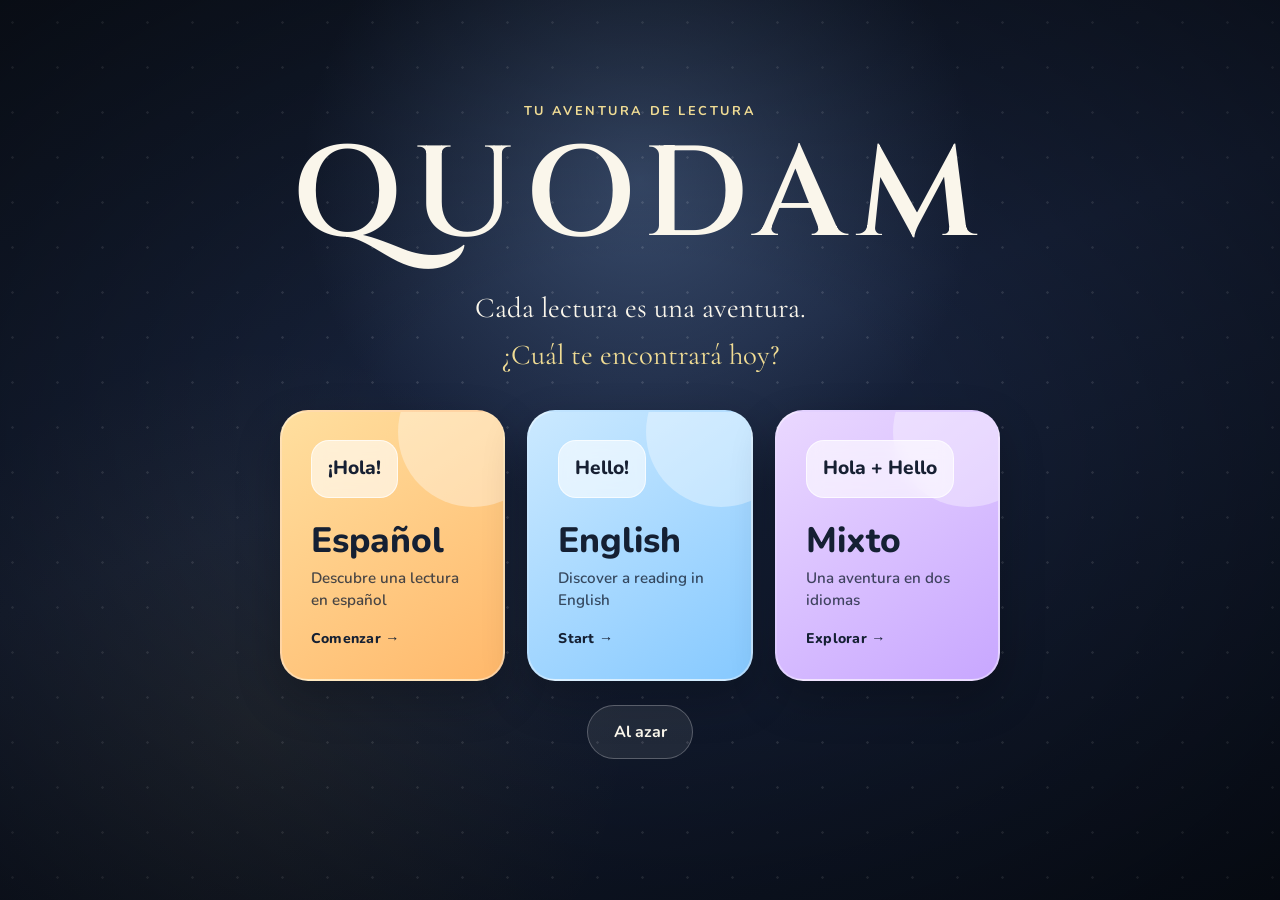
==== commit 9b94967f: "feat: agregar apartado Al azar con selector de idioma y ruleta animada Mostrar únicamente la imagen " ====
--- a/index.html
+++ b/index.html
@@ -256,6 +256,8 @@
   </div>
 
 
+  <button id="random-button" class="button button--secondary random-entry" type="button">Al azar</button>
+
   <p
     id="mode-status"
     class="mode-selector__status"
@@ -646,6 +648,28 @@
 
 
 
+    <section id="random-scene" class="scene" aria-label="Lectura al azar">
+      <div class="random-view">
+        <div class="random-view__language">
+          <label for="random-language">Idioma</label>
+          <select id="random-language">
+            <option value="mixed" selected>Inglés + Español</option>
+            <option value="en">Solo inglés</option>
+            <option value="es">Solo español</option>
+          </select>
+        </div>
+        <figure id="random-result" class="random-result" hidden>
+          <img id="random-image" class="random-result__image" alt="">
+          <figcaption id="random-title" class="random-result__title" tabindex="-1"></figcaption>
+        </figure>
+        <p id="random-status" role="status"></p>
+        <div class="random-view__actions">
+          <button id="random-again" class="button button--primary" type="button">Otra al azar</button>
+          <button id="random-back" class="button button--secondary" type="button">Volver al inicio</button>
+        </div>
+      </div>
+    </section>
+
     <!-- =====================================================
          REGIÓN ACCESIBLE
     ====================================================== -->
--- a/css/pages/home.css
+++ b/css/pages/home.css
@@ -908,4 +908,191 @@
       none;
   }
 
-}+}
+
+/* AL AZAR */
+.random-entry { margin-top: 1.5rem; }
+#random-scene {
+  color: var(--color-parchment-100);
+  background: radial-gradient(circle at top, #31476a, var(--color-night-950));
+}
+.random-view { width: min(100%, 850px); text-align: center; }
+.random-result[hidden] { display: none; }
+.random-result { margin: 0; }
+.random-result__image {
+  display: block;
+  width: 100%;
+  height: clamp(180px, 52vh, 520px);
+  object-fit: contain;
+  border-radius: 24px;
+}
+.random-result__image[hidden] { display: none; }
+.random-result__title {
+  margin-top: 1rem;
+  font-family: var(--font-display);
+  font-size: clamp(1.6rem, 4vw, 2.8rem);
+  overflow-wrap: anywhere;
+}
+.random-view__actions {
+  display: flex;
+  flex-wrap: wrap;
+  justify-content: center;
+  gap: 1rem;
+  margin-top: 1.5rem;
+}
+#random-status:not(:empty) { margin-top: 1rem; }
+
+.random-result.is-shuffling .random-result__image {
+  animation: random-pulse 180ms ease-in-out infinite alternate;
+}
+@keyframes random-pulse {
+  from { opacity: 0.82; transform: scale(0.985); }
+  to { opacity: 1; transform: scale(1); }
+}
+@media (prefers-reduced-motion: reduce) {
+  .random-result.is-shuffling .random-result__image { animation: none; }
+}
+
+.random-view__language {
+  display: flex;
+  justify-content: center;
+  align-items: center;
+  flex-wrap: wrap;
+  gap: 0.75rem;
+  margin-bottom: 1.5rem;
+  font-family: var(--font-body);
+}
+.random-view__language label { font-weight: 700; }
+.random-view__language select {
+  max-width: 100%;
+  padding: 0.7rem 1rem;
+  border: 1px solid var(--color-gold-300);
+  border-radius: 12px;
+  background: var(--color-parchment-100);
+  color: #152033;
+  font: inherit;
+  cursor: pointer;
+}
+.random-view__language select:focus-visible {
+  outline: 3px solid var(--color-gold-300);
+  outline-offset: 3px;
+}
+.random-view__language select:disabled { opacity: 0.65; cursor: wait; }
+
+/* AL AZAR — una aventura entre estrellas y páginas doradas */
+#random-scene {
+  position: relative;
+  isolation: isolate;
+  background:
+    radial-gradient(ellipse at 50% 35%, rgb(88 116 161 / 32%), transparent 60%),
+    radial-gradient(ellipse at 15% 85%, rgb(212 175 55 / 9%), transparent 45%),
+    linear-gradient(155deg, #101827, #17223b 55%, #0b1220);
+}
+#random-scene::before {
+  content: "";
+  position: absolute;
+  inset: 0;
+  z-index: -1;
+  pointer-events: none;
+  background-image: radial-gradient(circle, rgb(255 238 187 / 35%) 1px, transparent 1.5px);
+  background-size: 51px 51px;
+  opacity: 0.35;
+  mask-image: radial-gradient(ellipse, transparent 20%, #000 90%);
+}
+.random-view { position: relative; width: min(100%, 800px); }
+.random-view__language {
+  position: relative;
+  width: fit-content;
+  max-width: 100%;
+  margin: 0 auto 1.8rem;
+  padding: 0.85rem 1.25rem;
+  gap: 0.8rem;
+  border: 1px solid rgb(224 193 119 / 30%);
+  border-radius: 22px;
+  background: linear-gradient(135deg, rgb(255 255 255 / 9%), rgb(255 255 255 / 3%));
+  box-shadow: 0 12px 35px rgb(0 0 0 / 18%), inset 0 1px rgb(255 255 255 / 7%);
+}
+.random-view__language::before {
+  content: "✦";
+  color: var(--color-gold-300);
+  font-size: 1.15rem;
+}
+.random-view__language label {
+  color: var(--color-gold-300);
+  font-size: 0.75rem;
+  letter-spacing: 0.12em;
+  text-transform: uppercase;
+}
+.random-view__language select {
+  appearance: none;
+  padding: 0.7rem 2.6rem 0.7rem 1rem;
+  border: 1px solid rgb(224 193 119 / 55%);
+  border-radius: 14px;
+  background:
+    url("data:image/svg+xml,%3Csvg xmlns='http://www.w3.org/2000/svg' width='14' height='10' viewBox='0 0 14 10'%3E%3Cpath d='m2 3 5 5 5-5' fill='none' stroke='%236b5127' stroke-width='2' stroke-linecap='round'/%3E%3C/svg%3E") no-repeat right 0.9rem center,
+    linear-gradient(135deg, #fff5df, #ead4a4);
+  color: #3d2d1a;
+  font-weight: 700;
+  box-shadow: 0 4px 14px rgb(0 0 0 / 15%);
+  transition: box-shadow 200ms ease, border-color 200ms ease;
+}
+.random-view__language select:hover { border-color: #fff0bc; box-shadow: 0 0 18px rgb(224 193 119 / 18%); }
+.random-result {
+  position: relative;
+  padding: clamp(0.8rem, 2vw, 1.4rem);
+  border: 1px solid rgb(224 193 119 / 32%);
+  border-radius: 30px;
+  background: linear-gradient(145deg, rgb(255 255 255 / 8%), rgb(255 255 255 / 2%));
+  box-shadow: 0 24px 65px rgb(0 0 0 / 30%), 0 0 45px rgb(212 175 55 / 5%);
+}
+.random-result::before {
+  content: "✦";
+  position: absolute;
+  top: -0.8rem;
+  left: 50%;
+  transform: translateX(-50%);
+  padding: 0 0.6rem;
+  background: #1b2941;
+  color: var(--color-gold-300);
+  line-height: 1.5;
+}
+.random-result__image {
+  height: clamp(180px, 45vh, 440px);
+  border-radius: 20px;
+  background: rgb(9 17 31 / 25%);
+}
+.random-result__title {
+  margin: 1rem auto 0.35rem;
+  color: #f5dfa8;
+  text-shadow: 0 2px 15px rgb(212 175 55 / 12%);
+  line-height: 1.15;
+}
+.random-view__actions { margin-top: 1.5rem; }
+.random-view__actions .button {
+  min-width: 175px;
+  border-radius: 999px;
+  transition: transform 200ms ease, box-shadow 200ms ease;
+}
+.random-view__actions .button--primary {
+  color: #3d2d1a;
+  border: 1px solid #ebcf8f;
+  background: linear-gradient(135deg, #f5dfa8, #d7b56c);
+  box-shadow: 0 8px 25px rgb(212 175 55 / 15%);
+}
+.random-view__actions .button--secondary {
+  color: #f5dfa8;
+  border: 1px solid rgb(224 193 119 / 35%);
+  background: rgb(255 255 255 / 4%);
+}
+.random-view__actions .button:not(:disabled):hover { transform: translateY(-3px); box-shadow: 0 12px 28px rgb(212 175 55 / 18%); }
+.random-view__actions .button:focus-visible { outline: 3px solid #f5dfa8; outline-offset: 4px; }
+@media (max-width: 480px) {
+  .random-view__language { padding: 0.75rem; gap: 0.6rem; margin-bottom: 1.4rem; }
+  .random-view__language select { font-size: 0.85rem; }
+  .random-result { border-radius: 22px; }
+  .random-view__actions { gap: 0.75rem; }
+}
+@media (prefers-reduced-motion: reduce) {
+  .random-view__actions .button, .random-view__language select { transition: none; }
+  .random-view__actions .button:not(:disabled):hover { transform: none; }
+}
